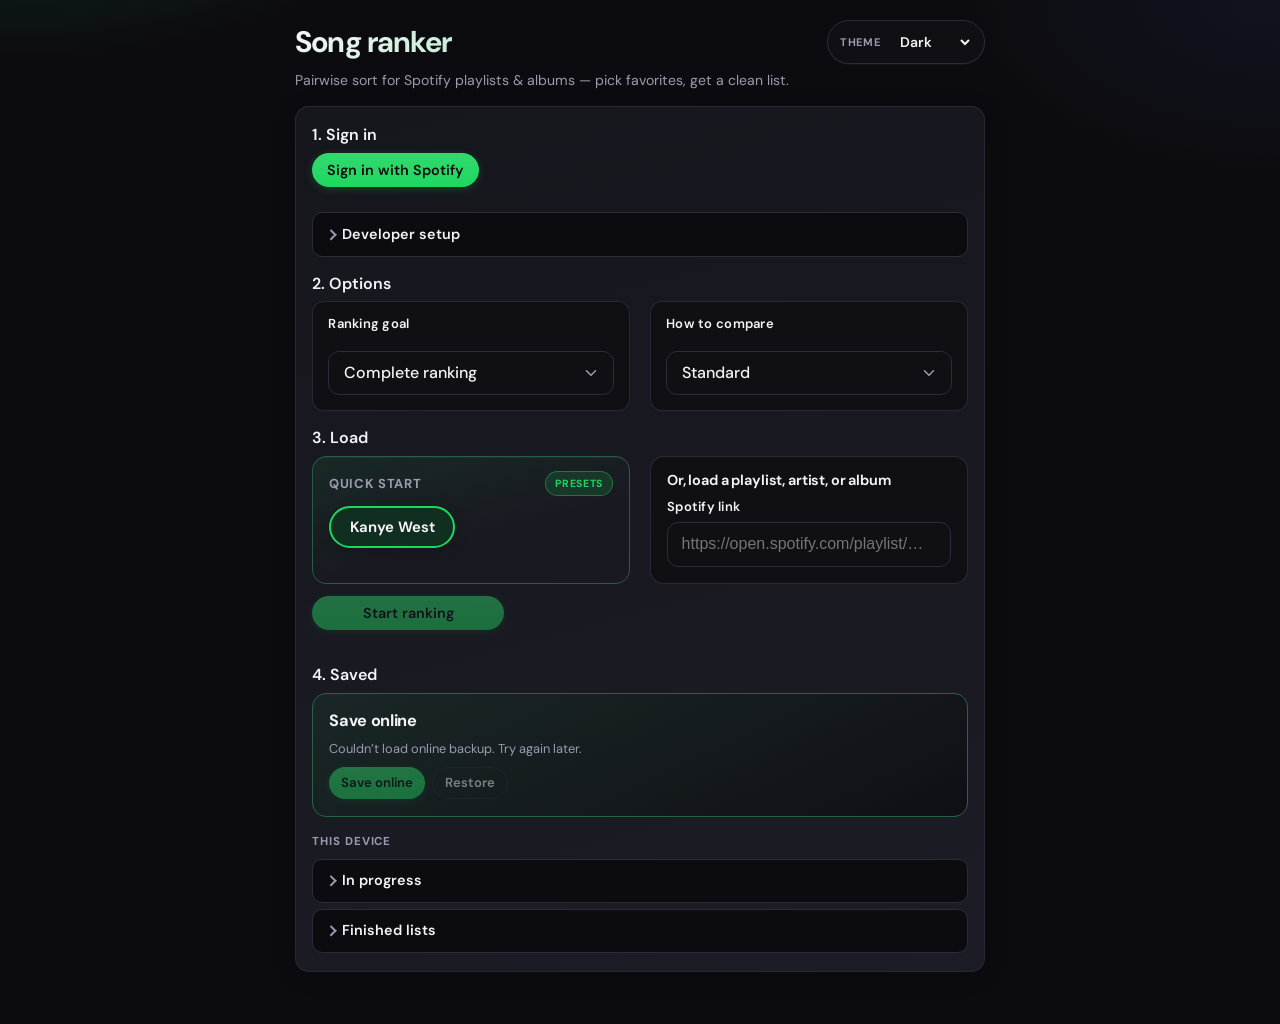
==== index.html @ f0b580bf "Spotify load optimizations, preset cache, and cloud sync - Skip batch /tracks preview fetch unless B" ====
<!DOCTYPE html>
<html lang="en" dir="ltr" class="theme-dark">
<head>
  <meta charset="UTF-8" />
  <meta http-equiv="Cache-Control" content="no-cache" />
  <script>
    (function () {
      var p = location.pathname;
      var dir = p;
      if (!dir.endsWith("/")) {
        if (/\.html$/i.test(dir)) dir = dir.replace(/\/[^/]+$/, "/");
        else dir = dir + "/";
      }
      var b = document.createElement("base");
      b.href = location.origin + dir;
      document.head.insertBefore(b, document.head.children[1] || null);
    })();
  </script>
  <meta name="viewport" content="width=device-width, initial-scale=1" />
  <title>Song ranker</title>
  <link rel="preconnect" href="https://fonts.googleapis.com" />
  <link rel="preconnect" href="https://fonts.gstatic.com" crossorigin />
  <link href="https://fonts.googleapis.com/css2?family=DM+Sans:ital,opsz,wght@0,9..40,400;0,9..40,500;0,9..40,600;0,9..40,700&display=swap" rel="stylesheet" />
  <link rel="stylesheet" href="styles.css?v=34" />
</head>
<body>
  <div class="app">
    <header class="header">
      <div class="header-row">
        <div class="header-brand">
          <h1>Song ranker</h1>
          <p class="tagline">Pairwise sort for Spotify playlists & albums — pick favorites, get a clean list.</p>
        </div>
        <div class="header-tools">
          <div class="header-theme" role="group" aria-label="Color theme">
            <span class="header-theme-label" id="theme-select-label">Theme</span>
            <select id="theme-select" class="select-input select-compact" aria-labelledby="theme-select-label">
              <option value="dark">Dark</option>
              <option value="light">Light</option>
              <option value="auto">System</option>
            </select>
          </div>
        </div>
      </div>
    </header>

    <section id="panel-setup" class="panel panel-elevated">
      <h2>1. Sign in</h2>
      <div class="actions actions-tight">
        <button type="button" id="btn-login" class="btn primary">Sign in with Spotify</button>
        <button type="button" id="btn-logout-spotify" class="btn secondary btn-sm hidden">Sign out</button>
      </div>
      <p id="user-display" class="user-display hidden" role="status" aria-live="polite"></p>
      <p id="auth-status" class="status"></p>

      <details class="panel-details dev-setup-details">
        <summary>Developer setup</summary>
        <div class="details-body">
          <p class="hint">Use this redirect URI in your <a href="https://developer.spotify.com/dashboard" target="_blank" rel="noopener">Spotify app</a>:</p>
          <p class="redirect-uri-line"><code id="redirect-uri-display"></code></p>
          <div id="client-setup-block">
            <div class="field field-tight">
              <label class="field-label" for="client-id">Client ID</label>
              <input id="client-id" type="text" autocomplete="off" placeholder="Optional if set in config.js" />
            </div>
            <div class="actions actions-tight">
              <button type="button" id="btn-save-client" class="btn secondary btn-sm">Save</button>
            </div>
          </div>
        </div>
      </details>

      <h2>2. Options</h2>
      <div class="options-grid">
        <div class="field field-option-card">
          <label class="field-label" for="ranking-mode">Ranking goal</label>
          <select id="ranking-mode" class="select-input">
            <option value="full">Complete ranking</option>
            <option value="25">Top 25</option>
            <option value="100">Top 100</option>
          </select>
        </div>
        <div class="field field-option-card">
          <label class="field-label" for="compare-experience">How to compare</label>
          <select id="compare-experience" class="select-input">
            <option value="standard">Standard</option>
            <option value="blind">Blind (audio only)</option>
          </select>
        </div>
      </div>

      <h2>3. Load</h2>
      <div class="load-layout">
        <div class="load-preset-col">
          <div class="preset-block">
            <div class="preset-block-head">
              <span class="preset-block-title">Quick start</span>
              <span class="preset-block-badge">Presets</span>
            </div>
            <div id="preset-buttons" class="preset-buttons"></div>
          </div>
        </div>
        <div class="load-url-col">
          <p class="load-url-lead">Or, load a playlist, artist, or album</p>
          <div class="field field-tight field-load-link">
            <label class="field-label" for="spotify-url">Spotify link</label>
            <input id="spotify-url" type="url" placeholder="https://open.spotify.com/playlist/…" autocomplete="off" />
          </div>
        </div>
      </div>
      <div class="actions actions-tight load-actions">
        <button type="button" id="btn-load" class="btn primary btn-load-start" disabled>Start ranking</button>
      </div>
      <p id="load-status" class="status"></p>

      <h2 class="h2-tight">4. Saved</h2>

      <div id="cloud-panel" class="cloud-panel hidden">
        <div class="cloud-panel-head">
          <span class="cloud-panel-title">Save online</span>
        </div>
        <p id="cloud-status" class="status cloud-status" role="status"></p>
        <div class="actions actions-tight cloud-actions">
          <button type="button" id="btn-cloud-sync" class="btn primary btn-sm" disabled>Save online</button>
          <button type="button" id="btn-cloud-restore" class="btn secondary btn-sm" disabled>Restore</button>
        </div>
      </div>

      <p class="section-label">This device</p>

      <details class="panel-details">
        <summary>In progress</summary>
        <div class="details-body">
          <div class="field field-tight">
            <label class="field-label" for="progress-pick">Session</label>
            <select id="progress-pick" class="select-input">
              <option value="">Choose a session…</option>
            </select>
          </div>
          <div class="actions actions-tight">
            <button type="button" id="btn-resume-progress" class="btn primary btn-sm">Continue</button>
            <button type="button" id="btn-delete-progress" class="btn secondary btn-sm">Delete</button>
          </div>
          <p id="progress-status" class="status status-tight"></p>
        </div>
      </details>

      <details class="panel-details">
        <summary>Finished lists</summary>
        <div class="details-body">
          <p class="hint hint-tight details-hint">Tap a row to open. Remove deletes from this device.</p>
          <ul id="saved-rankings-list" class="saved-rankings-list" role="list"></ul>
          <p id="saved-rankings-empty" class="hint saved-rankings-empty hidden">Nothing saved yet.</p>
          <p id="saved-rankings-status" class="status status-tight"></p>
        </div>
      </details>
    </section>

    <section id="panel-compare" class="panel panel-elevated panel-compare hidden">
      <div class="panel-nav">
        <button type="button" id="btn-back-home-compare" class="btn secondary btn-sm">← Home</button>
      </div>
      <div class="progress-wrap">
        <div class="progress-bar"><div id="progress-fill" class="progress-fill"></div></div>
        <p id="progress-text" class="progress-text"></p>
      </div>
      <p class="kb-hint hint small" id="compare-kb-hint" aria-hidden="true">
        <span class="kbd">1</span> left · <span class="kbd">2</span> right · <span class="kbd">U</span> undo · <span class="kbd">S</span> skip
      </p>
      <div class="duel">
        <div class="song-column">
          <div class="embed-wrap hidden" id="embed-wrap-a">
            <iframe
              id="embed-a"
              class="spotify-embed"
              title="Spotify preview A"
              width="100%"
              height="152"
              allow="autoplay; clipboard-write; encrypted-media; fullscreen; picture-in-picture"
            ></iframe>
          </div>
          <div class="blind-audio-wrap hidden" id="blind-wrap-a">
            <div class="blind-audio-inner">
              <span class="blind-badge" aria-hidden="true">A</span>
              <audio id="audio-a" class="blind-audio-el" controls playsinline preload="metadata" crossorigin="anonymous"></audio>
              <p class="blind-no-preview hidden" id="blind-no-preview-a">No 30s preview from Spotify.</p>
            </div>
          </div>
          <button type="button" class="song-card" id="card-a" aria-label="Prefer song A">
            <span class="song-title" id="title-a"></span>
            <span class="song-meta" id="meta-a"></span>
          </button>
        </div>
        <div class="vs">or</div>
        <div class="song-column">
          <div class="embed-wrap hidden" id="embed-wrap-b">
            <iframe
              id="embed-b"
              class="spotify-embed"
              title="Spotify preview B"
              width="100%"
              height="152"
              allow="autoplay; clipboard-write; encrypted-media; fullscreen; picture-in-picture"
            ></iframe>
          </div>
          <div class="blind-audio-wrap hidden" id="blind-wrap-b">
            <div class="blind-audio-inner">
              <span class="blind-badge" aria-hidden="true">B</span>
              <audio id="audio-b" class="blind-audio-el" controls playsinline preload="metadata" crossorigin="anonymous"></audio>
              <p class="blind-no-preview hidden" id="blind-no-preview-b">No 30s preview from Spotify.</p>
            </div>
          </div>
          <button type="button" class="song-card" id="card-b" aria-label="Prefer song B">
            <span class="song-title" id="title-b"></span>
            <span class="song-meta" id="meta-b"></span>
          </button>
        </div>
      </div>
      <div class="skip-pair">
        <div class="compare-extras">
          <button type="button" id="btn-undo" class="btn secondary btn-sm">Undo</button>
          <button type="button" id="btn-skip-pair" class="btn secondary btn-sm">Skip</button>
        </div>
        <p class="hint small" id="skip-hint">Defer to compare other pairs first. Last matchup needs a pick.</p>
      </div>
      <div class="compare-save-row">
        <button type="button" id="btn-save-ranking-progress" class="btn secondary btn-sm">Save</button>
        <span id="compare-save-status" class="hint small" role="status"></span>
      </div>
      <p class="hint small compare-hint">Auto-saved each round.</p>
    </section>

    <section id="panel-results" class="panel panel-elevated hidden">
      <div class="panel-nav">
        <button type="button" id="btn-back-home-results" class="btn secondary btn-sm">← Home</button>
      </div>
      <h2>Results</h2>
      <p id="results-mode-hint" class="hint hint-tight hidden" role="status"></p>
      <ol id="ranked-list" class="ranked-list"></ol>

      <div class="share-card">
        <h3 class="share-heading">Share read-only list</h3>
        <p class="hint share-lead">No login required for viewers. Best for lists under ~500 songs (link length limits).</p>
        <div class="share-actions">
          <button type="button" id="btn-share-copy-link" class="btn primary btn-sm">Copy link</button>
          <button type="button" id="btn-share-download-page" class="btn secondary btn-sm">Download HTML</button>
        </div>
        <p id="share-status" class="status status-tight" role="status"></p>
      </div>

      <div class="field field-tight">
        <label class="field-label" for="save-name">Save as</label>
        <input id="save-name" type="text" autocomplete="off" placeholder="Prefilled from source" />
      </div>
      <div class="actions actions-tight">
        <button type="button" id="btn-save-ranking" class="btn secondary btn-sm">Keep</button>
        <button type="button" id="btn-export" class="btn secondary btn-sm">Copy</button>
        <button type="button" id="btn-export-json" class="btn secondary btn-sm">JSON</button>
        <button type="button" id="btn-export-csv" class="btn secondary btn-sm">CSV</button>
        <button type="button" id="btn-restart" class="btn primary btn-sm">Rank again</button>
        <button type="button" id="btn-new" class="btn secondary btn-sm">New</button>
      </div>
      <p id="copy-status" class="status status-tight"></p>
    </section>
  </div>
  <script src="config.public.js?v=1"></script>
  <script src="app.js?v=43" defer></script>
</body>
</html>
---- styles.css ----
:root,
html.theme-dark {
  --bg: #0c0c10;
  --bg-elevated: #0f0f14;
  --surface: #16161d;
  --surface-2: #1c1c26;
  --border: #2c2c38;
  --text: #f4f4f8;
  --muted: #9b9bb0;
  --accent: #1ed760;
  --accent-dim: #169c46;
  --accent-glow: rgba(30, 215, 96, 0.22);
  --danger: #e85d5d;
  --radius: 14px;
  font-family: "DM Sans", "Segoe UI", system-ui, -apple-system, sans-serif;
}

html.theme-light {
  --bg: #f3f3f8;
  --bg-elevated: #fafafc;
  --surface: #ffffff;
  --surface-2: #f0f0f6;
  --border: #dcdce6;
  --text: #14141c;
  --muted: #5a5a6e;
  --accent: #14833b;
  --accent-dim: #1db954;
  --accent-glow: rgba(20, 131, 59, 0.15);
  --danger: #c43d3d;
}

@media (prefers-color-scheme: light) {
  html.theme-auto {
    --bg: #f3f3f8;
    --bg-elevated: #fafafc;
    --surface: #ffffff;
    --surface-2: #f0f0f6;
    --border: #dcdce6;
    --text: #14141c;
    --muted: #5a5a6e;
    --accent: #14833b;
    --accent-dim: #1db954;
    --accent-glow: rgba(20, 131, 59, 0.15);
    --danger: #c43d3d;
  }
}

@media (prefers-color-scheme: dark) {
  html.theme-auto {
    --bg: #0c0c10;
    --bg-elevated: #0f0f14;
    --surface: #16161d;
    --surface-2: #1c1c26;
    --border: #2c2c38;
    --text: #f4f4f8;
    --muted: #9b9bb0;
    --accent: #1ed760;
    --accent-dim: #169c46;
    --accent-glow: rgba(30, 215, 96, 0.22);
    --danger: #e85d5d;
  }
}

* {
  box-sizing: border-box;
}

body {
  margin: 0;
  min-height: 100vh;
  background: radial-gradient(900px 480px at 0% -20%, var(--accent-glow), transparent 55%),
    radial-gradient(700px 380px at 100% 0%, rgba(99, 102, 241, 0.07), transparent 45%),
    var(--bg);
  color: var(--text);
  line-height: 1.5;
}

.app {
  max-width: 720px;
  margin: 0 auto;
  padding: 1.25rem 0.95rem 2.5rem;
}

.header {
  margin-bottom: 1rem;
}

.header-row {
  display: flex;
  flex-wrap: wrap;
  align-items: flex-start;
  justify-content: space-between;
  gap: 0.75rem 1rem;
}

.header-brand {
  flex: 1 1 220px;
  min-width: 0;
}

.header-tools {
  flex-shrink: 0;
}

.header h1 {
  margin: 0 0 0.35rem;
  font-size: 1.85rem;
  font-weight: 700;
  letter-spacing: -0.03em;
  background: linear-gradient(120deg, var(--text) 0%, var(--accent) 160%);
  -webkit-background-clip: text;
  background-clip: text;
  color: transparent;
}

html.theme-light .header h1 {
  background: none;
  -webkit-background-clip: unset;
  background-clip: unset;
  color: var(--text);
}

@media (prefers-color-scheme: light) {
  html.theme-auto .header h1 {
    background: none;
    -webkit-background-clip: unset;
    background-clip: unset;
    color: var(--text);
  }
}

.tagline {
  margin: 0;
  color: var(--muted);
  font-size: 0.88rem;
  line-height: 1.45;
  max-width: 36rem;
}

.visually-hidden {
  position: absolute;
  width: 1px;
  height: 1px;
  padding: 0;
  margin: -1px;
  overflow: hidden;
  clip: rect(0, 0, 0, 0);
  white-space: nowrap;
  border: 0;
}

.header-theme {
  display: inline-flex;
  align-items: center;
  gap: 0.5rem;
  padding: 0.35rem 0.65rem 0.35rem 0.75rem;
  border-radius: 999px;
  border: 1px solid var(--border);
  background: var(--bg-elevated);
  box-shadow: 0 1px 0 rgba(255, 255, 255, 0.04);
}

html.theme-light .header-theme,
html.theme-auto .header-theme {
  box-shadow: 0 1px 2px rgba(0, 0, 0, 0.06);
}

.header-theme-label {
  font-size: 0.6875rem;
  font-weight: 700;
  color: var(--muted);
  text-transform: uppercase;
  letter-spacing: 0.08em;
  white-space: nowrap;
}

.header-theme .select-compact.select-input {
  width: auto;
  min-width: 5rem;
  max-width: 9.5rem;
  min-height: unset;
  padding: 0.35rem 0.45rem !important;
  font-size: 0.875rem !important;
  font-weight: 600;
  line-height: 1.35;
  border: none !important;
  border-radius: 8px !important;
  background-color: transparent !important;
  background-image: none !important;
  box-shadow: none !important;
  appearance: auto;
  -webkit-appearance: menulist;
  -moz-appearance: menulist;
}

.header-theme .select-compact.select-input:hover {
  border-color: transparent;
}

.header-theme:focus-within {
  border-color: var(--accent);
  box-shadow: 0 0 0 3px var(--accent-glow);
}

.user-display {
  margin: 0.35rem 0 0;
  font-size: 0.88rem;
  color: var(--text);
}

.user-display strong {
  color: var(--accent);
  font-weight: 650;
}

.h2-tight {
  margin-top: 0.85rem !important;
}

.panel {
  background: var(--surface);
  border: 1px solid var(--border);
  border-radius: var(--radius);
  padding: 1rem 1rem 1.1rem;
  margin-bottom: 0.75rem;
}

.panel-elevated {
  background: linear-gradient(165deg, var(--surface) 0%, var(--surface-2) 100%);
  box-shadow: 0 4px 24px rgba(0, 0, 0, 0.18);
  border-color: color-mix(in srgb, var(--border) 85%, transparent);
}

html.theme-light .panel-elevated,
html.theme-auto .panel-elevated {
  box-shadow: 0 4px 20px rgba(20, 20, 40, 0.08);
}

.options-grid {
  display: grid;
  gap: 1rem;
  margin-bottom: 0.75rem;
  align-items: stretch;
}

@media (min-width: 560px) {
  .options-grid {
    grid-template-columns: 1fr 1fr;
    gap: 1rem 1.25rem;
  }
}

.field {
  display: flex;
  flex-direction: column;
  align-items: stretch;
  gap: 0.35rem;
  margin-bottom: 0.6rem;
  text-align: left;
}

.field-tight {
  margin-bottom: 0.45rem;
}

.field-label {
  display: block;
  font-size: 0.8125rem;
  font-weight: 600;
  letter-spacing: 0.02em;
  color: var(--text);
  line-height: 1.3;
  text-align: left;
}

.field-hint {
  margin: -0.1rem 0 0.15rem;
  font-size: 0.75rem;
  font-weight: 400;
  line-height: 1.4;
  color: var(--muted);
  text-align: left;
}

.field-option-card {
  margin-bottom: 0;
  padding: 0.85rem 0.95rem 0.95rem;
  border-radius: 12px;
  border: 1px solid color-mix(in srgb, var(--border) 90%, transparent);
  background: var(--bg-elevated);
  gap: 0.55rem;
  min-height: 6.85rem;
  display: flex;
  flex-direction: column;
  justify-content: flex-start;
}

.field-option-card .select-input {
  margin-top: auto;
}

html.theme-light .field-option-card,
html.theme-auto .field-option-card {
  border-color: var(--border);
}

.load-layout {
  display: grid;
  gap: 1rem 1.25rem;
  margin: 0.35rem 0 0.75rem;
  align-items: stretch;
}

@media (min-width: 640px) {
  .load-layout {
    grid-template-columns: 1fr 1fr;
  }
}

.load-preset-col .preset-block {
  margin: 0;
  height: 100%;
}

.load-url-col {
  display: flex;
  flex-direction: column;
  gap: 0.55rem;
  padding: 0.9rem 1rem 1rem;
  border-radius: 14px;
  border: 1px solid color-mix(in srgb, var(--border) 92%, transparent);
  background: var(--bg-elevated);
}

html.theme-light .load-url-col,
html.theme-auto .load-url-col {
  border-color: var(--border);
}

.load-url-lead {
  margin: 0;
  font-size: 0.9rem;
  font-weight: 650;
  letter-spacing: -0.01em;
  color: var(--text);
  line-height: 1.35;
}

.field-load-link {
  margin-bottom: 0;
}

.load-actions {
  margin-top: 0.15rem;
  margin-bottom: 0.25rem;
}

.load-actions .btn-load-start {
  width: 100%;
}

@media (min-width: 560px) {
  .load-actions .btn-load-start {
    width: auto;
    min-width: 12rem;
  }
}

.preset-block {
  margin: 0.35rem 0 1rem;
  padding: 0.9rem 1rem 1rem;
  border-radius: 14px;
  border: 1px solid color-mix(in srgb, var(--accent) 28%, var(--border));
  background: linear-gradient(165deg, rgba(30, 215, 96, 0.09), transparent 60%);
  box-shadow: inset 0 1px 0 rgba(255, 255, 255, 0.05);
}

.preset-block-head {
  display: flex;
  align-items: center;
  justify-content: space-between;
  gap: 0.5rem;
  margin-bottom: 0.65rem;
}

.preset-block-title {
  font-size: 0.8125rem;
  font-weight: 700;
  letter-spacing: 0.05em;
  text-transform: uppercase;
  color: var(--muted);
}

.preset-block-badge {
  font-size: 0.65rem;
  font-weight: 700;
  text-transform: uppercase;
  letter-spacing: 0.07em;
  padding: 0.22rem 0.55rem;
  border-radius: 999px;
  background: rgba(30, 215, 96, 0.14);
  color: var(--accent);
  border: 1px solid color-mix(in srgb, var(--accent) 40%, transparent);
}

.preset-buttons {
  display: flex;
  flex-wrap: wrap;
  gap: 0.5rem;
}

.preset-buttons .btn-preset {
  padding: 0.55rem 1.15rem;
  font-size: 0.93rem;
  font-weight: 650;
  border: 2px solid var(--accent);
  background: color-mix(in srgb, var(--accent) 16%, var(--bg-elevated));
  color: var(--text);
  box-shadow: 0 3px 14px rgba(0, 0, 0, 0.18);
}

.preset-buttons .btn-preset:hover:not(:disabled) {
  filter: brightness(1.07);
  border-color: color-mix(in srgb, var(--accent) 85%, #fff);
}

.preset-buttons .btn-preset.preset-selected {
  border-color: color-mix(in srgb, var(--accent) 70%, #fff);
  background: linear-gradient(
    165deg,
    color-mix(in srgb, var(--accent) 58%, var(--bg-elevated)),
    color-mix(in srgb, var(--accent) 32%, var(--bg-elevated))
  );
  color: #0a0a0c;
  font-weight: 750;
  box-shadow:
    0 0 0 3px var(--accent-glow),
    0 0 0 1px color-mix(in srgb, var(--accent) 50%, transparent),
    0 8px 28px rgba(30, 215, 96, 0.5);
  transform: scale(1.03);
  position: relative;
  z-index: 1;
}

.preset-buttons .btn-preset.preset-selected:focus-visible {
  outline: 2px solid #fff;
  outline-offset: 3px;
}

html.theme-light .preset-buttons .btn-preset.preset-selected,
html.theme-auto .preset-buttons .btn-preset.preset-selected {
  color: #0b0b0d;
}

html.theme-light .preset-buttons .btn-preset,
html.theme-auto .preset-buttons .btn-preset {
  box-shadow: 0 2px 10px rgba(0, 0, 0, 0.08);
}

.cloud-panel {
  margin: 0.35rem 0 1rem;
  padding: 0.95rem 1rem 1.05rem;
  border-radius: 14px;
  border: 1px solid color-mix(in srgb, var(--accent) 32%, var(--border));
  background: linear-gradient(155deg, rgba(30, 215, 96, 0.07), var(--bg-elevated));
}

.cloud-panel-head {
  display: flex;
  align-items: baseline;
  justify-content: flex-start;
  gap: 0.5rem;
  margin-bottom: 0.4rem;
}

.cloud-panel-title {
  font-size: 1.02rem;
  font-weight: 700;
  letter-spacing: -0.02em;
}

.cloud-status {
  margin: 0 0 0.55rem !important;
  font-size: 0.83rem;
  line-height: 1.4;
}

.cloud-actions {
  margin-top: 0.15rem;
}

.section-label {
  margin: 0.5rem 0 0.55rem;
  font-size: 0.72rem;
  font-weight: 700;
  text-transform: uppercase;
  letter-spacing: 0.08em;
  color: var(--muted);
}

.redirect-uri-line {
  margin: 0.35rem 0 0.85rem;
  word-break: break-all;
}

.redirect-uri-line code {
  font-size: 0.8rem;
}

.dev-setup-details {
  margin-top: 0.65rem;
}

.share-card {
  margin: 1rem 0 1.1rem;
  padding: 0.9rem 1rem 1rem;
  border-radius: 12px;
  border: 1px solid var(--border);
  background: var(--bg-elevated);
}

.share-heading {
  margin: 0 0 0.35rem;
  font-size: 0.95rem;
  font-weight: 650;
  text-align: left;
  letter-spacing: -0.01em;
}

.share-lead {
  margin: 0 0 0.65rem !important;
  font-size: 0.8rem !important;
  text-align: left;
  line-height: 1.45;
}

.share-actions {
  display: flex;
  flex-wrap: wrap;
  gap: 0.45rem;
}

.kb-hint {
  text-align: start;
  margin: 0 0 0.65rem !important;
  font-size: 0.78rem !important;
  letter-spacing: 0.01em;
  padding: 0.5rem 0.65rem;
  border-radius: 10px;
  background: var(--bg-elevated);
  border: 1px solid color-mix(in srgb, var(--border) 80%, transparent);
}

.kbd {
  display: inline-block;
  padding: 0.12em 0.4em;
  border-radius: 6px;
  border: 1px solid var(--border);
  background: var(--bg-elevated);
  font-size: 0.72rem;
  font-weight: 600;
  font-family: ui-monospace, monospace;
}

.panel-details {
  border: 1px solid var(--border);
  border-radius: 10px;
  margin: 0.35rem 0 0;
  background: var(--bg);
  overflow: hidden;
}

.panel-details > summary {
  padding: 0.65rem 0.85rem;
  cursor: pointer;
  font-weight: 600;
  font-size: 0.9rem;
  list-style: none;
  display: flex;
  align-items: center;
  justify-content: flex-start;
  gap: 0.5rem;
  user-select: none;
  text-align: left;
  width: 100%;
  color: var(--text);
}

.panel-details > summary::-webkit-details-marker {
  display: none;
}

.panel-details > summary::before {
  content: "";
  width: 0.35rem;
  height: 0.35rem;
  border-right: 2px solid var(--muted);
  border-bottom: 2px solid var(--muted);
  transform: rotate(-45deg);
  transition: transform 0.15s ease;
  flex-shrink: 0;
}

.panel-details[open] > summary::before {
  transform: rotate(45deg);
  margin-top: -0.1rem;
}

.panel-details[open] > summary {
  border-bottom: 1px solid var(--border);
}

.panel-details > summary:focus-visible {
  outline: 2px solid var(--accent);
  outline-offset: 1px;
  border-radius: 6px;
}

.details-body {
  padding: 0.6rem 0.75rem 0.75rem;
  text-align: left;
}

.details-hint {
  margin: 0 0 0.4rem !important;
}

.panel-nav {
  margin: -0.15rem 0 0.55rem;
}

.panel-nav .btn {
  font-size: 0.88rem;
  padding: 0.45rem 0.9rem;
}

.panel h2 {
  margin: 0.95rem 0 0.35rem;
  font-size: 1rem;
  font-weight: 600;
}

.panel h2:first-child {
  margin-top: 0;
}

.hint {
  margin: 0 0 0.5rem;
  color: var(--muted);
  font-size: 0.82rem;
  line-height: 1.4;
}

.hint-tight {
  margin-bottom: 0.4rem !important;
  font-size: 0.8rem;
}

.hint.small {
  margin-top: 0.45rem;
  margin-bottom: 0;
  font-size: 0.76rem;
  line-height: 1.35;
}

.compare-hint {
  margin-top: 0.35rem !important;
}

.hint code {
  background: var(--bg);
  padding: 0.1em 0.35em;
  border-radius: 4px;
  font-size: 0.85em;
}

a {
  color: var(--accent);
}

.row {
  display: flex;
  flex-direction: column;
  gap: 0.4rem;
  margin-bottom: 0.55rem;
  text-align: left;
  align-items: stretch;
}

.row-tight {
  margin-bottom: 0.4rem;
}

label:not(.field-label) {
  font-size: 0.8125rem;
  font-weight: 500;
  color: var(--muted);
  text-align: left;
}

input[type="text"],
input[type="url"],
textarea {
  width: 100%;
  padding: 0.65rem 0.85rem;
  border-radius: 11px;
  border: 1px solid var(--border);
  background: var(--bg-elevated);
  color: var(--text);
  font-size: 1rem;
  line-height: 1.4;
  text-align: left;
  transition: border-color 0.15s, box-shadow 0.15s;
}

input:focus-visible,
textarea:focus-visible {
  outline: none;
  border-color: var(--accent);
  box-shadow: 0 0 0 3px var(--accent-glow);
}

textarea {
  resize: vertical;
  min-height: 120px;
  font-family: inherit;
}

select.select-input {
  width: 100%;
  max-width: 100%;
  min-height: 2.75rem;
  padding: 0.6rem 2.75rem 0.6rem 0.9rem;
  border-radius: 11px;
  border: 1px solid var(--border);
  background-color: var(--bg-elevated);
  color: var(--text);
  font-size: 1rem;
  line-height: 1.4;
  font-family: inherit;
  font-weight: 500;
  text-align: left;
  text-align-last: left;
  direction: ltr;
  cursor: pointer;
  appearance: none;
  -webkit-appearance: none;
  -moz-appearance: none;
  background-image: url("data:image/svg+xml,%3Csvg xmlns='http://www.w3.org/2000/svg' width='20' height='20' viewBox='0 0 24 24' fill='none'%3E%3Cpath d='M6 9l6 6 6-6' stroke='%239b9bb0' stroke-width='2' stroke-linecap='round' stroke-linejoin='round'/%3E%3C/svg%3E");
  background-repeat: no-repeat;
  background-position: right 0.75rem center;
  background-size: 1.15rem;
  transition: border-color 0.15s, box-shadow 0.15s, background-color 0.15s;
}

html.theme-light select.select-input {
  background-image: url("data:image/svg+xml,%3Csvg xmlns='http://www.w3.org/2000/svg' width='20' height='20' viewBox='0 0 24 24' fill='none'%3E%3Cpath d='M6 9l6 6 6-6' stroke='%235a5a6e' stroke-width='2' stroke-linecap='round' stroke-linejoin='round'/%3E%3C/svg%3E");
}

@media (prefers-color-scheme: light) {
  html.theme-auto select.select-input {
    background-image: url("data:image/svg+xml,%3Csvg xmlns='http://www.w3.org/2000/svg' width='20' height='20' viewBox='0 0 24 24' fill='none'%3E%3Cpath d='M6 9l6 6 6-6' stroke='%235a5a6e' stroke-width='2' stroke-linecap='round' stroke-linejoin='round'/%3E%3C/svg%3E");
  }
}

select.select-input:hover {
  border-color: color-mix(in srgb, var(--border) 65%, var(--muted));
}

select.select-input:focus-visible {
  outline: none;
  border-color: var(--accent);
  box-shadow: 0 0 0 3px var(--accent-glow);
}

.header-theme .select-compact.select-input:focus-visible {
  outline: 2px solid var(--accent);
  outline-offset: 2px;
  box-shadow: none !important;
  border-color: transparent !important;
}

.actions {
  display: flex;
  flex-wrap: wrap;
  gap: 0.4rem;
  margin-top: 0.35rem;
}

.actions-tight {
  margin-top: 0.25rem;
  margin-bottom: 0;
}

.btn {
  appearance: none;
  border: none;
  border-radius: 999px;
  padding: 0.5rem 0.95rem;
  font-size: 0.9rem;
  font-weight: 600;
  cursor: pointer;
  font-family: inherit;
}

.btn-sm {
  padding: 0.42rem 0.75rem;
  font-size: 0.82rem;
  font-weight: 600;
}

.btn:disabled {
  opacity: 0.45;
  cursor: not-allowed;
}

.btn.primary {
  background: linear-gradient(180deg, color-mix(in srgb, var(--accent) 92%, #fff) 0%, var(--accent) 100%);
  color: #0a0a0c;
  box-shadow: 0 2px 8px var(--accent-glow);
}

html.theme-light .btn.primary,
html.theme-auto .btn.primary {
  color: #fff;
}

.btn.primary:hover:not(:disabled) {
  filter: brightness(1.08);
}

.btn.secondary {
  background: transparent;
  color: var(--text);
  border: 1px solid var(--border);
}

.btn.secondary:hover:not(:disabled) {
  border-color: var(--muted);
}

.status {
  min-height: 1.1em;
  margin: 0.35rem 0 0;
  font-size: 0.8rem;
  color: var(--muted);
}

.status-tight {
  margin-top: 0.25rem !important;
}

.status.error {
  color: var(--danger);
}

.hidden {
  display: none !important;
}

.progress-wrap {
  margin-bottom: 0.75rem;
}

.progress-bar {
  height: 6px;
  background: var(--bg);
  border-radius: 999px;
  overflow: hidden;
}

.progress-fill {
  height: 100%;
  width: 0%;
  background: linear-gradient(90deg, var(--accent-dim), var(--accent));
  border-radius: 999px;
  transition: width 0.25s ease;
}

.progress-text {
  margin: 0.4rem 0 0;
  font-size: 0.85rem;
  color: var(--muted);
}

.duel {
  display: flex;
  flex-direction: column;
  gap: 0.55rem;
}

.song-column {
  display: flex;
  flex-direction: column;
  gap: 0.5rem;
  flex: 1 1 0;
  min-width: 0;
}

.embed-wrap {
  border-radius: 10px;
  overflow: hidden;
  border: 1px solid var(--border);
  background: #121212;
}

.spotify-embed {
  display: block;
  border: 0;
}

@media (min-width: 560px) {
  .duel {
    flex-direction: row;
    align-items: stretch;
  }

  .vs {
    align-self: center;
  }
}

.vs {
  text-align: center;
  color: var(--muted);
  font-size: 0.85rem;
  font-weight: 600;
  padding: 0.25rem;
}

.skip-pair {
  margin-top: 0.55rem;
  text-align: center;
}

.compare-extras {
  display: flex;
  flex-wrap: wrap;
  gap: 0.5rem;
  justify-content: center;
  align-items: center;
}

.compare-save-row {
  display: flex;
  flex-wrap: wrap;
  gap: 0.4rem;
  align-items: center;
  justify-content: center;
  margin-top: 0.65rem;
}

.compare-save-row .hint {
  margin: 0;
}

.skip-pair .hint,
#skip-hint {
  margin-top: 0.4rem;
  margin-bottom: 0;
  max-width: 28rem;
  margin-left: auto;
  margin-right: auto;
}

.song-card {
  flex: 1 1 auto;
  text-align: left;
  background: var(--bg);
  border: 2px solid var(--border);
  border-radius: var(--radius);
  padding: 0.85rem 0.9rem 0.75rem;
  color: var(--text);
  cursor: pointer;
  transition: border-color 0.15s, transform 0.1s;
  font-family: inherit;
}

.song-card:hover {
  border-color: var(--accent);
}

.song-card:active {
  transform: scale(0.99);
}

.song-title {
  display: block;
  font-size: 1.05rem;
  font-weight: 650;
  margin-bottom: 0.25rem;
}

.song-meta {
  display: block;
  font-size: 0.85rem;
  color: var(--muted);
}

.panel-compare.blind-mode .embed-wrap {
  display: none !important;
}

.blind-audio-wrap {
  border-radius: 12px;
  border: 1px solid var(--border);
  background: var(--bg-elevated);
  padding: 0.65rem 0.75rem;
}

.blind-audio-inner {
  display: flex;
  flex-direction: column;
  align-items: stretch;
  gap: 0.45rem;
}

.blind-badge {
  align-self: flex-start;
  width: 1.75rem;
  height: 1.75rem;
  border-radius: 10px;
  display: flex;
  align-items: center;
  justify-content: center;
  font-weight: 800;
  font-size: 0.95rem;
  background: linear-gradient(145deg, var(--accent-dim), var(--accent));
  color: #0a0a0c;
}

html.theme-light .blind-badge,
html.theme-auto .blind-badge {
  color: #fff;
}

.blind-audio-el {
  width: 100%;
  min-height: 40px;
  border-radius: 8px;
}

.blind-no-preview {
  margin: 0 !important;
  font-size: 0.76rem !important;
  color: var(--muted);
  font-style: italic;
}

.panel-compare.blind-mode .song-card {
  border-style: dashed;
  border-width: 2px;
}

.ranked-list {
  margin: 0 0 0.65rem;
  padding-left: 1.1rem;
  font-size: 0.95rem;
}

.ranked-list li {
  margin-bottom: 0.35rem;
}

.ranked-list a {
  font-weight: 500;
}

.saved-rankings-list {
  list-style: none;
  margin: 0.35rem 0 0;
  padding: 0;
  display: flex;
  flex-direction: column;
  gap: 0.4rem;
}

.saved-rankings-empty {
  margin-top: 0.35rem;
  font-size: 0.8rem;
}

.saved-ranking-item {
  display: flex;
  align-items: stretch;
  gap: 0;
  border: 1px solid var(--border);
  border-radius: var(--radius);
  overflow: hidden;
  background: var(--bg);
}

.saved-ranking-open {
  flex: 1;
  min-width: 0;
  text-align: left;
  display: flex;
  flex-direction: column;
  align-items: flex-start;
  gap: 0.2rem;
  padding: 0.65rem 0.9rem;
  border: none;
  background: transparent;
  color: var(--text);
  font: inherit;
  cursor: pointer;
}

.saved-ranking-open:hover {
  background: rgba(255, 255, 255, 0.05);
}

.saved-ranking-open:focus-visible {
  outline: 2px solid var(--accent);
  outline-offset: -2px;
}

.saved-ranking-name {
  font-weight: 600;
  font-size: 0.95rem;
  line-height: 1.3;
  word-break: break-word;
}

.saved-ranking-meta {
  font-size: 0.8rem;
  color: var(--muted);
}

.saved-ranking-delete {
  flex-shrink: 0;
  align-self: stretch;
  border-radius: 0;
  padding: 0.5rem 0.85rem;
  font-size: 0.85rem;
}

.btn.secondary.saved-ranking-delete {
  border: none;
  border-left: 1px solid var(--border);
}

.saved-ranking-delete:hover:not(:disabled) {
  background: rgba(232, 93, 93, 0.12);
}
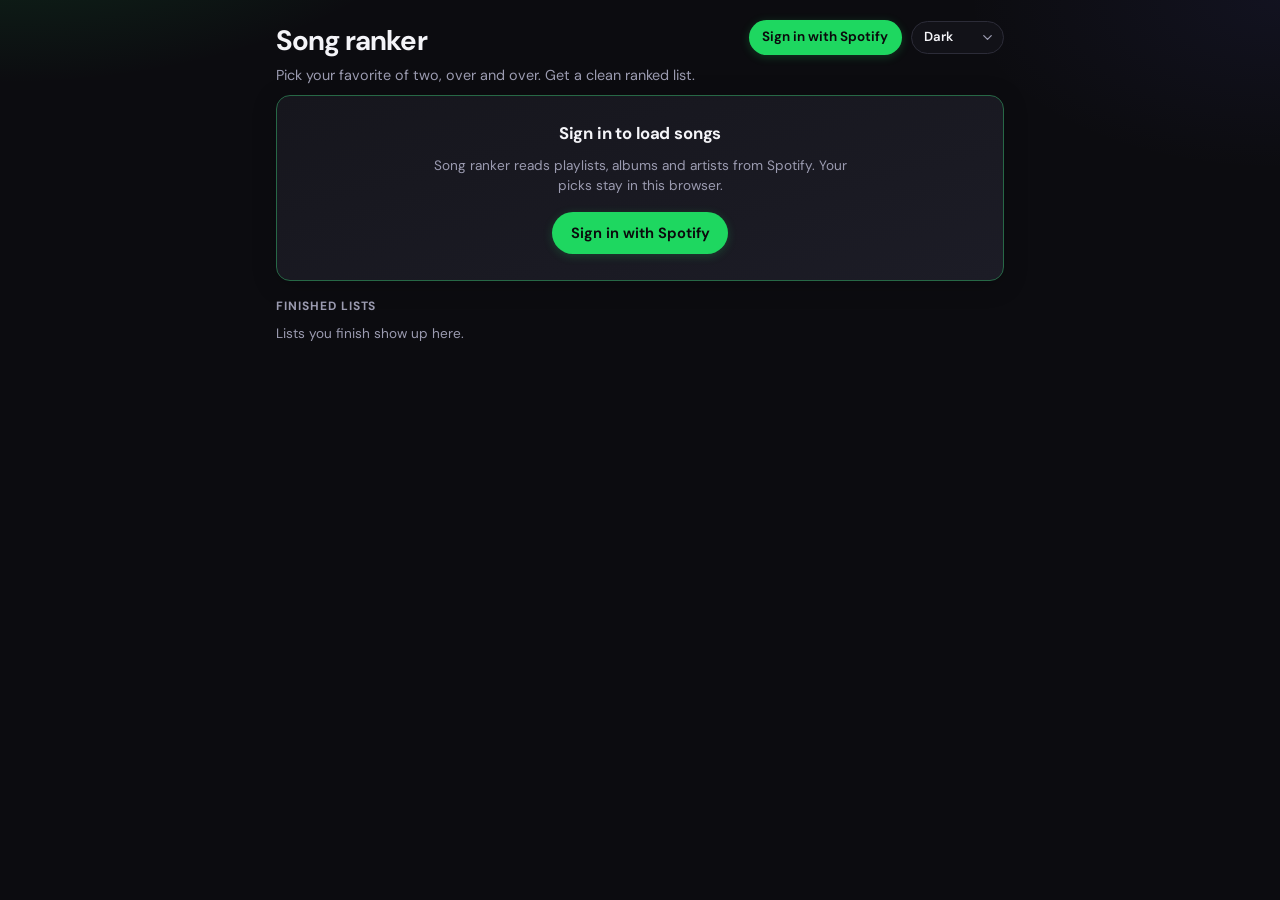
==== commit d541dac9: "Overhaul ranking engine, Spotify loading, and UI - Replace random-pair partial-order ranking with bi" ====
--- a/index.html
+++ b/index.html
@@ -21,249 +21,185 @@
   <link rel="preconnect" href="https://fonts.googleapis.com" />
   <link rel="preconnect" href="https://fonts.gstatic.com" crossorigin />
   <link href="https://fonts.googleapis.com/css2?family=DM+Sans:ital,opsz,wght@0,9..40,400;0,9..40,500;0,9..40,600;0,9..40,700&display=swap" rel="stylesheet" />
-  <link rel="stylesheet" href="styles.css?v=34" />
+  <link rel="stylesheet" href="styles.css?v=35" />
 </head>
 <body>
   <div class="app">
     <header class="header">
-      <div class="header-row">
-        <div class="header-brand">
-          <h1>Song ranker</h1>
-          <p class="tagline">Pairwise sort for Spotify playlists & albums — pick favorites, get a clean list.</p>
-        </div>
-        <div class="header-tools">
-          <div class="header-theme" role="group" aria-label="Color theme">
-            <span class="header-theme-label" id="theme-select-label">Theme</span>
-            <select id="theme-select" class="select-input select-compact" aria-labelledby="theme-select-label">
-              <option value="dark">Dark</option>
-              <option value="light">Light</option>
-              <option value="auto">System</option>
-            </select>
-          </div>
-        </div>
+      <div class="header-brand">
+        <h1>Song ranker</h1>
+        <p class="tagline">Pick your favorite of two, over and over. Get a clean ranked list.</p>
+      </div>
+      <div class="header-tools">
+        <div id="account" class="account">
+          <button type="button" id="btn-login" class="btn primary btn-sm hidden">Sign in with Spotify</button>
+          <span id="user-display" class="user-display hidden"></span>
+          <button type="button" id="btn-logout-spotify" class="btn-link hidden">Sign out</button>
+        </div>
+        <label class="theme-toggle">
+          <span class="visually-hidden">Color theme</span>
+          <select id="theme-select" class="select-input select-compact">
+            <option value="dark">Dark</option>
+            <option value="light">Light</option>
+            <option value="auto">System</option>
+          </select>
+        </label>
       </div>
     </header>
-
-    <section id="panel-setup" class="panel panel-elevated">
-      <h2>1. Sign in</h2>
-      <div class="actions actions-tight">
-        <button type="button" id="btn-login" class="btn primary">Sign in with Spotify</button>
-        <button type="button" id="btn-logout-spotify" class="btn secondary btn-sm hidden">Sign out</button>
-      </div>
-      <p id="user-display" class="user-display hidden" role="status" aria-live="polite"></p>
-      <p id="auth-status" class="status"></p>
-
-      <details class="panel-details dev-setup-details">
+    <p id="auth-status" class="status" role="status" aria-live="polite"></p>
+
+    <!-- Home -->
+    <main id="view-home">
+      <section id="signin-card" class="card card-hero hidden">
+        <h2>Sign in to load songs</h2>
+        <p class="hint">Song ranker reads playlists, albums and artists from Spotify. Your picks stay in this browser.</p>
+        <button type="button" id="btn-login-hero" class="btn primary">Sign in with Spotify</button>
+      </section>
+
+      <section id="continue-section" class="section hidden" aria-labelledby="continue-heading">
+        <h2 id="continue-heading" class="section-title">Pick up where you left off</h2>
+        <ul id="session-list" class="session-list" role="list"></ul>
+      </section>
+
+      <section id="new-section" class="card" aria-labelledby="new-heading">
+        <h2 id="new-heading">New ranking</h2>
+
+        <div id="load-form">
+          <label class="field-label" for="spotify-url">Paste a Spotify playlist, album or artist link</label>
+          <div class="input-row">
+            <input id="spotify-url" type="url" inputmode="url" placeholder="https://open.spotify.com/…" autocomplete="off" />
+            <button type="button" id="btn-load" class="btn primary" disabled>Load</button>
+          </div>
+          <div class="preset-row">
+            <span class="preset-label">Or try</span>
+            <div id="preset-buttons" class="preset-buttons" role="group" aria-label="Quick start presets"></div>
+          </div>
+          <label class="check">
+            <input type="checkbox" id="include-singles" />
+            <span>For artists, include singles &amp; EPs <span class="muted">(more songs, slower to load)</span></span>
+          </label>
+          <p id="load-status" class="status" role="status" aria-live="polite"></p>
+        </div>
+
+        <div id="ready-card" class="ready hidden">
+          <div class="ready-head">
+            <img id="ready-art" class="ready-art" alt="" />
+            <div>
+              <p id="ready-title" class="ready-title"></p>
+              <p id="ready-meta" class="hint"></p>
+            </div>
+          </div>
+          <div id="goal-buttons" class="goal-buttons"></div>
+          <button type="button" id="btn-ready-cancel" class="btn-link">Choose something else</button>
+        </div>
+      </section>
+
+      <section id="finished-section" class="section" aria-labelledby="finished-heading">
+        <h2 id="finished-heading" class="section-title">Finished lists</h2>
+        <ul id="saved-rankings-list" class="saved-list" role="list"></ul>
+        <p id="saved-rankings-empty" class="hint hidden">Lists you finish show up here.</p>
+      </section>
+
+      <section id="cloud-panel" class="card card-quiet hidden">
+        <h2>Online backup</h2>
+        <p id="cloud-status" class="status" role="status"></p>
+        <div class="actions">
+          <button type="button" id="btn-cloud-sync" class="btn secondary btn-sm" disabled>Back up now</button>
+          <button type="button" id="btn-cloud-restore" class="btn secondary btn-sm" disabled>Restore</button>
+        </div>
+      </section>
+
+      <details id="dev-setup" class="dev-setup hidden">
         <summary>Developer setup</summary>
-        <div class="details-body">
-          <p class="hint">Use this redirect URI in your <a href="https://developer.spotify.com/dashboard" target="_blank" rel="noopener">Spotify app</a>:</p>
-          <p class="redirect-uri-line"><code id="redirect-uri-display"></code></p>
-          <div id="client-setup-block">
-            <div class="field field-tight">
-              <label class="field-label" for="client-id">Client ID</label>
-              <input id="client-id" type="text" autocomplete="off" placeholder="Optional if set in config.js" />
-            </div>
-            <div class="actions actions-tight">
-              <button type="button" id="btn-save-client" class="btn secondary btn-sm">Save</button>
-            </div>
-          </div>
+        <p class="hint">Redirect URI for your <a href="https://developer.spotify.com/dashboard" target="_blank" rel="noopener">Spotify app</a>:</p>
+        <p><code id="redirect-uri-display"></code></p>
+        <label class="field-label" for="client-id">Client ID override</label>
+        <div class="input-row">
+          <input id="client-id" type="text" autocomplete="off" placeholder="Uses config.public.js when empty" />
+          <button type="button" id="btn-save-client" class="btn secondary btn-sm">Save</button>
         </div>
       </details>
-
-      <h2>2. Options</h2>
-      <div class="options-grid">
-        <div class="field field-option-card">
-          <label class="field-label" for="ranking-mode">Ranking goal</label>
-          <select id="ranking-mode" class="select-input">
-            <option value="full">Complete ranking</option>
-            <option value="25">Top 25</option>
-            <option value="100">Top 100</option>
-          </select>
-        </div>
-        <div class="field field-option-card">
-          <label class="field-label" for="compare-experience">How to compare</label>
-          <select id="compare-experience" class="select-input">
-            <option value="standard">Standard</option>
-            <option value="blind">Blind (audio only)</option>
-          </select>
-        </div>
-      </div>
-
-      <h2>3. Load</h2>
-      <div class="load-layout">
-        <div class="load-preset-col">
-          <div class="preset-block">
-            <div class="preset-block-head">
-              <span class="preset-block-title">Quick start</span>
-              <span class="preset-block-badge">Presets</span>
-            </div>
-            <div id="preset-buttons" class="preset-buttons"></div>
-          </div>
-        </div>
-        <div class="load-url-col">
-          <p class="load-url-lead">Or, load a playlist, artist, or album</p>
-          <div class="field field-tight field-load-link">
-            <label class="field-label" for="spotify-url">Spotify link</label>
-            <input id="spotify-url" type="url" placeholder="https://open.spotify.com/playlist/…" autocomplete="off" />
-          </div>
-        </div>
-      </div>
-      <div class="actions actions-tight load-actions">
-        <button type="button" id="btn-load" class="btn primary btn-load-start" disabled>Start ranking</button>
-      </div>
-      <p id="load-status" class="status"></p>
-
-      <h2 class="h2-tight">4. Saved</h2>
-
-      <div id="cloud-panel" class="cloud-panel hidden">
-        <div class="cloud-panel-head">
-          <span class="cloud-panel-title">Save online</span>
-        </div>
-        <p id="cloud-status" class="status cloud-status" role="status"></p>
-        <div class="actions actions-tight cloud-actions">
-          <button type="button" id="btn-cloud-sync" class="btn primary btn-sm" disabled>Save online</button>
-          <button type="button" id="btn-cloud-restore" class="btn secondary btn-sm" disabled>Restore</button>
-        </div>
-      </div>
-
-      <p class="section-label">This device</p>
-
-      <details class="panel-details">
-        <summary>In progress</summary>
-        <div class="details-body">
-          <div class="field field-tight">
-            <label class="field-label" for="progress-pick">Session</label>
-            <select id="progress-pick" class="select-input">
-              <option value="">Choose a session…</option>
-            </select>
-          </div>
-          <div class="actions actions-tight">
-            <button type="button" id="btn-resume-progress" class="btn primary btn-sm">Continue</button>
-            <button type="button" id="btn-delete-progress" class="btn secondary btn-sm">Delete</button>
-          </div>
-          <p id="progress-status" class="status status-tight"></p>
-        </div>
-      </details>
-
-      <details class="panel-details">
-        <summary>Finished lists</summary>
-        <div class="details-body">
-          <p class="hint hint-tight details-hint">Tap a row to open. Remove deletes from this device.</p>
-          <ul id="saved-rankings-list" class="saved-rankings-list" role="list"></ul>
-          <p id="saved-rankings-empty" class="hint saved-rankings-empty hidden">Nothing saved yet.</p>
-          <p id="saved-rankings-status" class="status status-tight"></p>
-        </div>
-      </details>
-    </section>
-
-    <section id="panel-compare" class="panel panel-elevated panel-compare hidden">
-      <div class="panel-nav">
+    </main>
+
+    <!-- Compare -->
+    <main id="view-compare" class="hidden">
+      <div class="compare-top">
         <button type="button" id="btn-back-home-compare" class="btn secondary btn-sm">← Home</button>
-      </div>
-      <div class="progress-wrap">
-        <div class="progress-bar"><div id="progress-fill" class="progress-fill"></div></div>
-        <p id="progress-text" class="progress-text"></p>
-      </div>
-      <p class="kb-hint hint small" id="compare-kb-hint" aria-hidden="true">
-        <span class="kbd">1</span> left · <span class="kbd">2</span> right · <span class="kbd">U</span> undo · <span class="kbd">S</span> skip
-      </p>
+        <div class="compare-progress">
+          <p id="compare-label" class="compare-label"></p>
+          <div class="progress-bar"><div id="progress-fill" class="progress-fill"></div></div>
+          <p id="progress-text" class="progress-text"></p>
+        </div>
+      </div>
+
+      <p class="compare-question">Which do you like more?</p>
+
       <div class="duel">
-        <div class="song-column">
-          <div class="embed-wrap hidden" id="embed-wrap-a">
-            <iframe
-              id="embed-a"
-              class="spotify-embed"
-              title="Spotify preview A"
-              width="100%"
-              height="152"
-              allow="autoplay; clipboard-write; encrypted-media; fullscreen; picture-in-picture"
-            ></iframe>
-          </div>
-          <div class="blind-audio-wrap hidden" id="blind-wrap-a">
-            <div class="blind-audio-inner">
-              <span class="blind-badge" aria-hidden="true">A</span>
-              <audio id="audio-a" class="blind-audio-el" controls playsinline preload="metadata" crossorigin="anonymous"></audio>
-              <p class="blind-no-preview hidden" id="blind-no-preview-a">No 30s preview from Spotify.</p>
-            </div>
-          </div>
-          <button type="button" class="song-card" id="card-a" aria-label="Prefer song A">
-            <span class="song-title" id="title-a"></span>
-            <span class="song-meta" id="meta-a"></span>
+        <div class="song-column" data-side="left">
+          <button type="button" class="song-card" id="card-left">
+            <span class="song-art-wrap"><img class="song-art" id="art-left" alt="" /></span>
+            <span class="song-text">
+              <span class="song-title" id="title-left"></span>
+              <span class="song-meta" id="meta-left"></span>
+            </span>
+            <span class="kbd song-key" aria-hidden="true">1</span>
           </button>
-        </div>
-        <div class="vs">or</div>
-        <div class="song-column">
-          <div class="embed-wrap hidden" id="embed-wrap-b">
-            <iframe
-              id="embed-b"
-              class="spotify-embed"
-              title="Spotify preview B"
-              width="100%"
-              height="152"
-              allow="autoplay; clipboard-write; encrypted-media; fullscreen; picture-in-picture"
-            ></iframe>
-          </div>
-          <div class="blind-audio-wrap hidden" id="blind-wrap-b">
-            <div class="blind-audio-inner">
-              <span class="blind-badge" aria-hidden="true">B</span>
-              <audio id="audio-b" class="blind-audio-el" controls playsinline preload="metadata" crossorigin="anonymous"></audio>
-              <p class="blind-no-preview hidden" id="blind-no-preview-b">No 30s preview from Spotify.</p>
-            </div>
-          </div>
-          <button type="button" class="song-card" id="card-b" aria-label="Prefer song B">
-            <span class="song-title" id="title-b"></span>
-            <span class="song-meta" id="meta-b"></span>
+          <button type="button" class="preview-btn" id="preview-left" aria-expanded="false">▶ Preview</button>
+          <div class="embed-slot" id="embed-left"></div>
+        </div>
+        <div class="song-column" data-side="right">
+          <button type="button" class="song-card" id="card-right">
+            <span class="song-art-wrap"><img class="song-art" id="art-right" alt="" /></span>
+            <span class="song-text">
+              <span class="song-title" id="title-right"></span>
+              <span class="song-meta" id="meta-right"></span>
+            </span>
+            <span class="kbd song-key" aria-hidden="true">2</span>
           </button>
-        </div>
-      </div>
-      <div class="skip-pair">
-        <div class="compare-extras">
-          <button type="button" id="btn-undo" class="btn secondary btn-sm">Undo</button>
-          <button type="button" id="btn-skip-pair" class="btn secondary btn-sm">Skip</button>
-        </div>
-        <p class="hint small" id="skip-hint">Defer to compare other pairs first. Last matchup needs a pick.</p>
-      </div>
-      <div class="compare-save-row">
-        <button type="button" id="btn-save-ranking-progress" class="btn secondary btn-sm">Save</button>
-        <span id="compare-save-status" class="hint small" role="status"></span>
-      </div>
-      <p class="hint small compare-hint">Auto-saved each round.</p>
-    </section>
-
-    <section id="panel-results" class="panel panel-elevated hidden">
-      <div class="panel-nav">
+          <button type="button" class="preview-btn" id="preview-right" aria-expanded="false">▶ Preview</button>
+          <div class="embed-slot" id="embed-right"></div>
+        </div>
+      </div>
+
+      <div class="compare-controls">
+        <button type="button" id="btn-undo" class="btn secondary btn-sm">Undo <span class="kbd">U</span></button>
+        <button type="button" id="btn-skip-pair" class="btn secondary btn-sm">Not sure, ask later <span class="kbd">S</span></button>
+      </div>
+      <p class="hint center">Saved after every pick.<span class="kbd-hint"> Use <span class="kbd">1</span>/<span class="kbd">2</span> or arrow keys to choose.</span></p>
+    </main>
+
+    <!-- Results -->
+    <main id="view-results" class="hidden">
+      <div class="results-top">
         <button type="button" id="btn-back-home-results" class="btn secondary btn-sm">← Home</button>
       </div>
-      <h2>Results</h2>
-      <p id="results-mode-hint" class="hint hint-tight hidden" role="status"></p>
+      <div class="results-head">
+        <label class="visually-hidden" for="save-name">List name</label>
+        <input id="save-name" class="title-input" type="text" autocomplete="off" />
+        <p id="results-meta" class="hint"></p>
+      </div>
+
+      <div class="results-actions">
+        <button type="button" id="btn-share-copy-link" class="btn primary btn-sm">Copy share link</button>
+        <details class="menu" id="export-menu">
+          <summary class="btn secondary btn-sm">Export ▾</summary>
+          <div class="menu-items">
+            <button type="button" id="btn-export">Copy as text</button>
+            <button type="button" id="btn-export-csv">Download CSV</button>
+            <button type="button" id="btn-export-json">Download JSON</button>
+            <button type="button" id="btn-share-download-page">Download web page</button>
+          </div>
+        </details>
+        <button type="button" id="btn-restart" class="btn secondary btn-sm">Rank again</button>
+        <button type="button" id="btn-new" class="btn secondary btn-sm">New ranking</button>
+      </div>
+      <p id="share-status" class="status" role="status" aria-live="polite"></p>
+
       <ol id="ranked-list" class="ranked-list"></ol>
-
-      <div class="share-card">
-        <h3 class="share-heading">Share read-only list</h3>
-        <p class="hint share-lead">No login required for viewers. Best for lists under ~500 songs (link length limits).</p>
-        <div class="share-actions">
-          <button type="button" id="btn-share-copy-link" class="btn primary btn-sm">Copy link</button>
-          <button type="button" id="btn-share-download-page" class="btn secondary btn-sm">Download HTML</button>
-        </div>
-        <p id="share-status" class="status status-tight" role="status"></p>
-      </div>
-
-      <div class="field field-tight">
-        <label class="field-label" for="save-name">Save as</label>
-        <input id="save-name" type="text" autocomplete="off" placeholder="Prefilled from source" />
-      </div>
-      <div class="actions actions-tight">
-        <button type="button" id="btn-save-ranking" class="btn secondary btn-sm">Keep</button>
-        <button type="button" id="btn-export" class="btn secondary btn-sm">Copy</button>
-        <button type="button" id="btn-export-json" class="btn secondary btn-sm">JSON</button>
-        <button type="button" id="btn-export-csv" class="btn secondary btn-sm">CSV</button>
-        <button type="button" id="btn-restart" class="btn primary btn-sm">Rank again</button>
-        <button type="button" id="btn-new" class="btn secondary btn-sm">New</button>
-      </div>
-      <p id="copy-status" class="status status-tight"></p>
-    </section>
+    </main>
   </div>
-  <script src="config.public.js?v=1"></script>
-  <script src="app.js?v=43" defer></script>
+  <script src="config.public.js?v=2"></script>
+  <script src="ranker.js?v=1" defer></script>
+  <script src="app.js?v=50" defer></script>
 </body>
 </html>
--- a/styles.css
+++ b/styles.css
@@ -1,7 +1,7 @@
 :root,
 html.theme-dark {
   --bg: #0c0c10;
-  --bg-elevated: #0f0f14;
+  --bg-elevated: #121218;
   --surface: #16161d;
   --surface-2: #1c1c26;
   --border: #2c2c38;
@@ -10,23 +10,31 @@
   --accent: #1ed760;
   --accent-dim: #169c46;
   --accent-glow: rgba(30, 215, 96, 0.22);
+  --on-accent: #0a0a0c;
   --danger: #e85d5d;
+  --gold: #f5c84c;
   --radius: 14px;
+  --shadow: 0 4px 24px rgba(0, 0, 0, 0.22);
   font-family: "DM Sans", "Segoe UI", system-ui, -apple-system, sans-serif;
+  color-scheme: dark;
 }
 
 html.theme-light {
   --bg: #f3f3f8;
   --bg-elevated: #fafafc;
   --surface: #ffffff;
-  --surface-2: #f0f0f6;
+  --surface-2: #f6f6fa;
   --border: #dcdce6;
   --text: #14141c;
   --muted: #5a5a6e;
   --accent: #14833b;
   --accent-dim: #1db954;
   --accent-glow: rgba(20, 131, 59, 0.15);
+  --on-accent: #ffffff;
   --danger: #c43d3d;
+  --gold: #b7860b;
+  --shadow: 0 4px 20px rgba(20, 20, 40, 0.08);
+  color-scheme: light;
 }
 
 @media (prefers-color-scheme: light) {
@@ -34,30 +42,18 @@
     --bg: #f3f3f8;
     --bg-elevated: #fafafc;
     --surface: #ffffff;
-    --surface-2: #f0f0f6;
+    --surface-2: #f6f6fa;
     --border: #dcdce6;
     --text: #14141c;
     --muted: #5a5a6e;
     --accent: #14833b;
     --accent-dim: #1db954;
     --accent-glow: rgba(20, 131, 59, 0.15);
+    --on-accent: #ffffff;
     --danger: #c43d3d;
-  }
-}
-
-@media (prefers-color-scheme: dark) {
-  html.theme-auto {
-    --bg: #0c0c10;
-    --bg-elevated: #0f0f14;
-    --surface: #16161d;
-    --surface-2: #1c1c26;
-    --border: #2c2c38;
-    --text: #f4f4f8;
-    --muted: #9b9bb0;
-    --accent: #1ed760;
-    --accent-dim: #169c46;
-    --accent-glow: rgba(30, 215, 96, 0.22);
-    --danger: #e85d5d;
+    --gold: #b7860b;
+    --shadow: 0 4px 20px rgba(20, 20, 40, 0.08);
+    color-scheme: light;
   }
 }
 
@@ -76,65 +72,24 @@
 }
 
 .app {
-  max-width: 720px;
+  max-width: 760px;
   margin: 0 auto;
-  padding: 1.25rem 0.95rem 2.5rem;
-}
-
-.header {
-  margin-bottom: 1rem;
-}
-
-.header-row {
-  display: flex;
-  flex-wrap: wrap;
-  align-items: flex-start;
-  justify-content: space-between;
-  gap: 0.75rem 1rem;
-}
-
-.header-brand {
-  flex: 1 1 220px;
-  min-width: 0;
-}
-
-.header-tools {
-  flex-shrink: 0;
-}
-
-.header h1 {
-  margin: 0 0 0.35rem;
-  font-size: 1.85rem;
+  padding: 1.25rem 1rem 3rem;
+}
+
+a {
+  color: var(--accent);
+}
+
+h2 {
+  margin: 0 0 0.6rem;
+  font-size: 1.05rem;
   font-weight: 700;
-  letter-spacing: -0.03em;
-  background: linear-gradient(120deg, var(--text) 0%, var(--accent) 160%);
-  -webkit-background-clip: text;
-  background-clip: text;
-  color: transparent;
-}
-
-html.theme-light .header h1 {
-  background: none;
-  -webkit-background-clip: unset;
-  background-clip: unset;
-  color: var(--text);
-}
-
-@media (prefers-color-scheme: light) {
-  html.theme-auto .header h1 {
-    background: none;
-    -webkit-background-clip: unset;
-    background-clip: unset;
-    color: var(--text);
-  }
-}
-
-.tagline {
-  margin: 0;
-  color: var(--muted);
-  font-size: 0.88rem;
-  line-height: 1.45;
-  max-width: 36rem;
+  letter-spacing: -0.01em;
+}
+
+.hidden {
+  display: none !important;
 }
 
 .visually-hidden {
@@ -149,722 +104,612 @@
   border: 0;
 }
 
-.header-theme {
-  display: inline-flex;
+.muted {
+  color: var(--muted);
+}
+
+.center {
+  text-align: center;
+}
+
+/* ---------- Header ---------- */
+
+.header {
+  display: flex;
+  flex-wrap: wrap;
+  align-items: flex-start;
+  justify-content: space-between;
+  gap: 0.75rem 1rem;
+  margin-bottom: 0.5rem;
+}
+
+.header-brand {
+  flex: 1 1 240px;
+  min-width: 0;
+}
+
+.header h1 {
+  margin: 0 0 0.2rem;
+  font-size: 1.75rem;
+  font-weight: 700;
+  letter-spacing: -0.03em;
+}
+
+.tagline {
+  margin: 0;
+  color: var(--muted);
+  font-size: 0.9rem;
+}
+
+.header-tools {
+  display: flex;
+  align-items: center;
+  gap: 0.6rem;
+  flex-wrap: wrap;
+}
+
+.account {
+  display: flex;
   align-items: center;
   gap: 0.5rem;
-  padding: 0.35rem 0.65rem 0.35rem 0.75rem;
+  font-size: 0.85rem;
+}
+
+.user-display {
+  font-weight: 600;
+  color: var(--text);
+  max-width: 12rem;
+  overflow: hidden;
+  text-overflow: ellipsis;
+  white-space: nowrap;
+}
+
+.user-display::before {
+  content: "";
+  display: inline-block;
+  width: 0.5rem;
+  height: 0.5rem;
+  border-radius: 50%;
+  background: var(--accent);
+  margin-right: 0.4rem;
+  vertical-align: 0.05em;
+}
+
+.select-compact.select-input {
+  width: auto;
+  min-height: unset;
+  padding: 0.35rem 1.9rem 0.35rem 0.7rem;
+  font-size: 0.82rem;
   border-radius: 999px;
-  border: 1px solid var(--border);
-  background: var(--bg-elevated);
-  box-shadow: 0 1px 0 rgba(255, 255, 255, 0.04);
-}
-
-html.theme-light .header-theme,
-html.theme-auto .header-theme {
-  box-shadow: 0 1px 2px rgba(0, 0, 0, 0.06);
-}
-
-.header-theme-label {
-  font-size: 0.6875rem;
-  font-weight: 700;
-  color: var(--muted);
-  text-transform: uppercase;
-  letter-spacing: 0.08em;
-  white-space: nowrap;
-}
-
-.header-theme .select-compact.select-input {
-  width: auto;
-  min-width: 5rem;
-  max-width: 9.5rem;
-  min-height: unset;
-  padding: 0.35rem 0.45rem !important;
-  font-size: 0.875rem !important;
-  font-weight: 600;
-  line-height: 1.35;
-  border: none !important;
-  border-radius: 8px !important;
-  background-color: transparent !important;
-  background-image: none !important;
-  box-shadow: none !important;
-  appearance: auto;
-  -webkit-appearance: menulist;
-  -moz-appearance: menulist;
-}
-
-.header-theme .select-compact.select-input:hover {
-  border-color: transparent;
-}
-
-.header-theme:focus-within {
-  border-color: var(--accent);
-  box-shadow: 0 0 0 3px var(--accent-glow);
-}
-
-.user-display {
-  margin: 0.35rem 0 0;
-  font-size: 0.88rem;
-  color: var(--text);
-}
-
-.user-display strong {
-  color: var(--accent);
-  font-weight: 650;
-}
-
-.h2-tight {
-  margin-top: 0.85rem !important;
-}
-
-.panel {
-  background: var(--surface);
+  background-position: right 0.5rem center;
+  background-size: 0.95rem;
+}
+
+/* ---------- Generic building blocks ---------- */
+
+.card {
+  background: linear-gradient(165deg, var(--surface) 0%, var(--surface-2) 100%);
   border: 1px solid var(--border);
   border-radius: var(--radius);
-  padding: 1rem 1rem 1.1rem;
-  margin-bottom: 0.75rem;
-}
-
-.panel-elevated {
-  background: linear-gradient(165deg, var(--surface) 0%, var(--surface-2) 100%);
-  box-shadow: 0 4px 24px rgba(0, 0, 0, 0.18);
-  border-color: color-mix(in srgb, var(--border) 85%, transparent);
-}
-
-html.theme-light .panel-elevated,
-html.theme-auto .panel-elevated {
-  box-shadow: 0 4px 20px rgba(20, 20, 40, 0.08);
-}
-
-.options-grid {
-  display: grid;
-  gap: 1rem;
-  margin-bottom: 0.75rem;
-  align-items: stretch;
-}
-
-@media (min-width: 560px) {
-  .options-grid {
-    grid-template-columns: 1fr 1fr;
-    gap: 1rem 1.25rem;
-  }
-}
-
-.field {
-  display: flex;
-  flex-direction: column;
-  align-items: stretch;
-  gap: 0.35rem;
-  margin-bottom: 0.6rem;
-  text-align: left;
-}
-
-.field-tight {
-  margin-bottom: 0.45rem;
-}
-
-.field-label {
-  display: block;
-  font-size: 0.8125rem;
-  font-weight: 600;
-  letter-spacing: 0.02em;
-  color: var(--text);
-  line-height: 1.3;
-  text-align: left;
-}
-
-.field-hint {
-  margin: -0.1rem 0 0.15rem;
+  padding: 1.1rem 1.1rem 1.2rem;
+  margin-bottom: 1rem;
+  box-shadow: var(--shadow);
+}
+
+.card-hero {
+  text-align: center;
+  padding: 1.6rem 1.2rem;
+  border-color: color-mix(in srgb, var(--accent) 35%, var(--border));
+}
+
+.card-hero .hint {
+  max-width: 28rem;
+  margin: 0 auto 1rem;
+}
+
+.card-quiet {
+  box-shadow: none;
+  background: var(--surface);
+}
+
+.section {
+  margin: 0 0 1.25rem;
+}
+
+.section-title {
   font-size: 0.75rem;
-  font-weight: 400;
-  line-height: 1.4;
-  color: var(--muted);
-  text-align: left;
-}
-
-.field-option-card {
-  margin-bottom: 0;
-  padding: 0.85rem 0.95rem 0.95rem;
-  border-radius: 12px;
-  border: 1px solid color-mix(in srgb, var(--border) 90%, transparent);
-  background: var(--bg-elevated);
-  gap: 0.55rem;
-  min-height: 6.85rem;
-  display: flex;
-  flex-direction: column;
-  justify-content: flex-start;
-}
-
-.field-option-card .select-input {
-  margin-top: auto;
-}
-
-html.theme-light .field-option-card,
-html.theme-auto .field-option-card {
-  border-color: var(--border);
-}
-
-.load-layout {
-  display: grid;
-  gap: 1rem 1.25rem;
-  margin: 0.35rem 0 0.75rem;
-  align-items: stretch;
-}
-
-@media (min-width: 640px) {
-  .load-layout {
-    grid-template-columns: 1fr 1fr;
-  }
-}
-
-.load-preset-col .preset-block {
-  margin: 0;
-  height: 100%;
-}
-
-.load-url-col {
-  display: flex;
-  flex-direction: column;
-  gap: 0.55rem;
-  padding: 0.9rem 1rem 1rem;
-  border-radius: 14px;
-  border: 1px solid color-mix(in srgb, var(--border) 92%, transparent);
-  background: var(--bg-elevated);
-}
-
-html.theme-light .load-url-col,
-html.theme-auto .load-url-col {
-  border-color: var(--border);
-}
-
-.load-url-lead {
-  margin: 0;
-  font-size: 0.9rem;
-  font-weight: 650;
-  letter-spacing: -0.01em;
-  color: var(--text);
-  line-height: 1.35;
-}
-
-.field-load-link {
-  margin-bottom: 0;
-}
-
-.load-actions {
-  margin-top: 0.15rem;
-  margin-bottom: 0.25rem;
-}
-
-.load-actions .btn-load-start {
-  width: 100%;
-}
-
-@media (min-width: 560px) {
-  .load-actions .btn-load-start {
-    width: auto;
-    min-width: 12rem;
-  }
-}
-
-.preset-block {
-  margin: 0.35rem 0 1rem;
-  padding: 0.9rem 1rem 1rem;
-  border-radius: 14px;
-  border: 1px solid color-mix(in srgb, var(--accent) 28%, var(--border));
-  background: linear-gradient(165deg, rgba(30, 215, 96, 0.09), transparent 60%);
-  box-shadow: inset 0 1px 0 rgba(255, 255, 255, 0.05);
-}
-
-.preset-block-head {
-  display: flex;
-  align-items: center;
-  justify-content: space-between;
-  gap: 0.5rem;
-  margin-bottom: 0.65rem;
-}
-
-.preset-block-title {
-  font-size: 0.8125rem;
-  font-weight: 700;
-  letter-spacing: 0.05em;
-  text-transform: uppercase;
-  color: var(--muted);
-}
-
-.preset-block-badge {
-  font-size: 0.65rem;
-  font-weight: 700;
-  text-transform: uppercase;
-  letter-spacing: 0.07em;
-  padding: 0.22rem 0.55rem;
-  border-radius: 999px;
-  background: rgba(30, 215, 96, 0.14);
-  color: var(--accent);
-  border: 1px solid color-mix(in srgb, var(--accent) 40%, transparent);
-}
-
-.preset-buttons {
-  display: flex;
-  flex-wrap: wrap;
-  gap: 0.5rem;
-}
-
-.preset-buttons .btn-preset {
-  padding: 0.55rem 1.15rem;
-  font-size: 0.93rem;
-  font-weight: 650;
-  border: 2px solid var(--accent);
-  background: color-mix(in srgb, var(--accent) 16%, var(--bg-elevated));
-  color: var(--text);
-  box-shadow: 0 3px 14px rgba(0, 0, 0, 0.18);
-}
-
-.preset-buttons .btn-preset:hover:not(:disabled) {
-  filter: brightness(1.07);
-  border-color: color-mix(in srgb, var(--accent) 85%, #fff);
-}
-
-.preset-buttons .btn-preset.preset-selected {
-  border-color: color-mix(in srgb, var(--accent) 70%, #fff);
-  background: linear-gradient(
-    165deg,
-    color-mix(in srgb, var(--accent) 58%, var(--bg-elevated)),
-    color-mix(in srgb, var(--accent) 32%, var(--bg-elevated))
-  );
-  color: #0a0a0c;
-  font-weight: 750;
-  box-shadow:
-    0 0 0 3px var(--accent-glow),
-    0 0 0 1px color-mix(in srgb, var(--accent) 50%, transparent),
-    0 8px 28px rgba(30, 215, 96, 0.5);
-  transform: scale(1.03);
-  position: relative;
-  z-index: 1;
-}
-
-.preset-buttons .btn-preset.preset-selected:focus-visible {
-  outline: 2px solid #fff;
-  outline-offset: 3px;
-}
-
-html.theme-light .preset-buttons .btn-preset.preset-selected,
-html.theme-auto .preset-buttons .btn-preset.preset-selected {
-  color: #0b0b0d;
-}
-
-html.theme-light .preset-buttons .btn-preset,
-html.theme-auto .preset-buttons .btn-preset {
-  box-shadow: 0 2px 10px rgba(0, 0, 0, 0.08);
-}
-
-.cloud-panel {
-  margin: 0.35rem 0 1rem;
-  padding: 0.95rem 1rem 1.05rem;
-  border-radius: 14px;
-  border: 1px solid color-mix(in srgb, var(--accent) 32%, var(--border));
-  background: linear-gradient(155deg, rgba(30, 215, 96, 0.07), var(--bg-elevated));
-}
-
-.cloud-panel-head {
-  display: flex;
-  align-items: baseline;
-  justify-content: flex-start;
-  gap: 0.5rem;
-  margin-bottom: 0.4rem;
-}
-
-.cloud-panel-title {
-  font-size: 1.02rem;
-  font-weight: 700;
-  letter-spacing: -0.02em;
-}
-
-.cloud-status {
-  margin: 0 0 0.55rem !important;
-  font-size: 0.83rem;
-  line-height: 1.4;
-}
-
-.cloud-actions {
-  margin-top: 0.15rem;
-}
-
-.section-label {
-  margin: 0.5rem 0 0.55rem;
-  font-size: 0.72rem;
   font-weight: 700;
   text-transform: uppercase;
   letter-spacing: 0.08em;
   color: var(--muted);
-}
-
-.redirect-uri-line {
-  margin: 0.35rem 0 0.85rem;
-  word-break: break-all;
-}
-
-.redirect-uri-line code {
-  font-size: 0.8rem;
-}
-
-.dev-setup-details {
-  margin-top: 0.65rem;
-}
-
-.share-card {
-  margin: 1rem 0 1.1rem;
-  padding: 0.9rem 1rem 1rem;
-  border-radius: 12px;
+  margin: 0 0 0.55rem;
+}
+
+.hint {
+  margin: 0 0 0.5rem;
+  color: var(--muted);
+  font-size: 0.85rem;
+  line-height: 1.45;
+}
+
+.status {
+  min-height: 1.2em;
+  margin: 0.4rem 0 0;
+  font-size: 0.85rem;
+  color: var(--muted);
+}
+
+.status:empty {
+  min-height: 0;
+  margin: 0;
+}
+
+.status.error {
+  color: var(--danger);
+}
+
+.field-label {
+  display: block;
+  font-size: 0.85rem;
+  font-weight: 600;
+  margin-bottom: 0.4rem;
+}
+
+.input-row {
+  display: flex;
+  gap: 0.5rem;
+}
+
+.input-row input {
+  flex: 1;
+  min-width: 0;
+}
+
+input[type="text"],
+input[type="url"] {
+  width: 100%;
+  padding: 0.7rem 0.9rem;
+  border-radius: 11px;
   border: 1px solid var(--border);
   background: var(--bg-elevated);
-}
-
-.share-heading {
-  margin: 0 0 0.35rem;
-  font-size: 0.95rem;
-  font-weight: 650;
-  text-align: left;
-  letter-spacing: -0.01em;
-}
-
-.share-lead {
-  margin: 0 0 0.65rem !important;
-  font-size: 0.8rem !important;
-  text-align: left;
-  line-height: 1.45;
-}
-
-.share-actions {
+  color: var(--text);
+  font: inherit;
+  font-size: 1rem;
+  transition: border-color 0.15s, box-shadow 0.15s;
+}
+
+input:focus-visible {
+  outline: none;
+  border-color: var(--accent);
+  box-shadow: 0 0 0 3px var(--accent-glow);
+}
+
+select.select-input {
+  min-height: 2.5rem;
+  padding: 0.5rem 2.4rem 0.5rem 0.8rem;
+  border-radius: 11px;
+  border: 1px solid var(--border);
+  background-color: var(--bg-elevated);
+  color: var(--text);
+  font: inherit;
+  font-weight: 600;
+  cursor: pointer;
+  appearance: none;
+  background-image: url("data:image/svg+xml,%3Csvg xmlns='http://www.w3.org/2000/svg' width='20' height='20' viewBox='0 0 24 24' fill='none'%3E%3Cpath d='M6 9l6 6 6-6' stroke='%239b9bb0' stroke-width='2' stroke-linecap='round' stroke-linejoin='round'/%3E%3C/svg%3E");
+  background-repeat: no-repeat;
+  background-position: right 0.7rem center;
+  background-size: 1.1rem;
+}
+
+select.select-input:focus-visible {
+  outline: none;
+  border-color: var(--accent);
+  box-shadow: 0 0 0 3px var(--accent-glow);
+}
+
+.check {
+  display: flex;
+  gap: 0.5rem;
+  align-items: flex-start;
+  margin-top: 0.85rem;
+  font-size: 0.85rem;
+  cursor: pointer;
+}
+
+.check input {
+  margin-top: 0.2rem;
+  accent-color: var(--accent);
+}
+
+.actions {
   display: flex;
   flex-wrap: wrap;
   gap: 0.45rem;
-}
-
-.kb-hint {
-  text-align: start;
-  margin: 0 0 0.65rem !important;
-  font-size: 0.78rem !important;
-  letter-spacing: 0.01em;
-  padding: 0.5rem 0.65rem;
-  border-radius: 10px;
-  background: var(--bg-elevated);
-  border: 1px solid color-mix(in srgb, var(--border) 80%, transparent);
+  margin-top: 0.4rem;
+}
+
+.btn {
+  appearance: none;
+  border: none;
+  border-radius: 999px;
+  padding: 0.65rem 1.15rem;
+  font: inherit;
+  font-size: 0.92rem;
+  font-weight: 650;
+  cursor: pointer;
+  white-space: nowrap;
+  display: inline-flex;
+  align-items: center;
+  gap: 0.4rem;
+  justify-content: center;
+}
+
+.btn-sm {
+  padding: 0.45rem 0.85rem;
+  font-size: 0.84rem;
+}
+
+.btn:disabled {
+  opacity: 0.45;
+  cursor: not-allowed;
+}
+
+.btn.primary {
+  background: var(--accent);
+  color: var(--on-accent);
+  box-shadow: 0 2px 10px var(--accent-glow);
+}
+
+.btn.primary:hover:not(:disabled) {
+  filter: brightness(1.08);
+}
+
+.btn.secondary {
+  background: transparent;
+  color: var(--text);
+  border: 1px solid var(--border);
+}
+
+.btn.secondary:hover:not(:disabled) {
+  border-color: var(--muted);
+}
+
+.btn:focus-visible,
+.btn-link:focus-visible,
+.btn-preset:focus-visible {
+  outline: 2px solid var(--accent);
+  outline-offset: 2px;
+}
+
+.btn-link {
+  background: none;
+  border: none;
+  padding: 0.25rem 0;
+  font: inherit;
+  font-size: 0.85rem;
+  color: var(--muted);
+  text-decoration: underline;
+  text-underline-offset: 2px;
+  cursor: pointer;
+}
+
+.btn-link:hover {
+  color: var(--text);
 }
 
 .kbd {
   display: inline-block;
-  padding: 0.12em 0.4em;
+  min-width: 1.4em;
+  padding: 0.05em 0.35em;
   border-radius: 6px;
   border: 1px solid var(--border);
   background: var(--bg-elevated);
   font-size: 0.72rem;
   font-weight: 600;
   font-family: ui-monospace, monospace;
-}
-
-.panel-details {
-  border: 1px solid var(--border);
+  text-align: center;
+  color: var(--muted);
+  line-height: 1.5;
+}
+
+.icon-btn {
+  flex-shrink: 0;
+  width: 2.75rem;
+  border: none;
+  border-left: 1px solid var(--border);
+  background: transparent;
+  color: var(--muted);
+  font-size: 0.9rem;
+  cursor: pointer;
+}
+
+.icon-btn:hover {
+  color: var(--danger);
+  background: color-mix(in srgb, var(--danger) 10%, transparent);
+}
+
+.art-empty {
+  background: linear-gradient(135deg, var(--surface-2), var(--border));
+}
+
+/* ---------- Home: new ranking ---------- */
+
+.preset-row {
+  display: flex;
+  align-items: center;
+  gap: 0.6rem;
+  margin-top: 0.85rem;
+  flex-wrap: wrap;
+}
+
+.preset-label {
+  font-size: 0.8rem;
+  color: var(--muted);
+}
+
+.preset-buttons {
+  display: flex;
+  flex-wrap: wrap;
+  gap: 0.4rem;
+}
+
+.btn-preset {
+  border: 1px solid color-mix(in srgb, var(--accent) 50%, var(--border));
+  background: color-mix(in srgb, var(--accent) 10%, transparent);
+  color: var(--text);
+  border-radius: 999px;
+  padding: 0.35rem 0.85rem;
+  font: inherit;
+  font-size: 0.85rem;
+  font-weight: 600;
+  cursor: pointer;
+}
+
+.btn-preset:hover:not(:disabled) {
+  background: color-mix(in srgb, var(--accent) 20%, transparent);
+}
+
+.btn-preset:disabled {
+  opacity: 0.45;
+  cursor: not-allowed;
+}
+
+.ready-head {
+  display: flex;
+  gap: 0.9rem;
+  align-items: center;
+  margin-bottom: 0.9rem;
+}
+
+.ready-art {
+  width: 72px;
+  height: 72px;
   border-radius: 10px;
-  margin: 0.35rem 0 0;
-  background: var(--bg);
-  overflow: hidden;
-}
-
-.panel-details > summary {
-  padding: 0.65rem 0.85rem;
-  cursor: pointer;
-  font-weight: 600;
-  font-size: 0.9rem;
-  list-style: none;
-  display: flex;
-  align-items: center;
-  justify-content: flex-start;
+  object-fit: cover;
+  flex-shrink: 0;
+  box-shadow: 0 4px 16px rgba(0, 0, 0, 0.3);
+}
+
+.ready-title {
+  margin: 0 0 0.15rem;
+  font-size: 1.15rem;
+  font-weight: 700;
+}
+
+.ready-head .hint {
+  margin: 0;
+}
+
+.goal-buttons {
+  display: grid;
   gap: 0.5rem;
-  user-select: none;
-  text-align: left;
-  width: 100%;
-  color: var(--text);
-}
-
-.panel-details > summary::-webkit-details-marker {
-  display: none;
-}
-
-.panel-details > summary::before {
-  content: "";
-  width: 0.35rem;
-  height: 0.35rem;
-  border-right: 2px solid var(--muted);
-  border-bottom: 2px solid var(--muted);
-  transform: rotate(-45deg);
-  transition: transform 0.15s ease;
-  flex-shrink: 0;
-}
-
-.panel-details[open] > summary::before {
-  transform: rotate(45deg);
-  margin-top: -0.1rem;
-}
-
-.panel-details[open] > summary {
-  border-bottom: 1px solid var(--border);
-}
-
-.panel-details > summary:focus-visible {
-  outline: 2px solid var(--accent);
-  outline-offset: 1px;
-  border-radius: 6px;
-}
-
-.details-body {
-  padding: 0.6rem 0.75rem 0.75rem;
-  text-align: left;
-}
-
-.details-hint {
-  margin: 0 0 0.4rem !important;
-}
-
-.panel-nav {
-  margin: -0.15rem 0 0.55rem;
-}
-
-.panel-nav .btn {
-  font-size: 0.88rem;
-  padding: 0.45rem 0.9rem;
-}
-
-.panel h2 {
-  margin: 0.95rem 0 0.35rem;
-  font-size: 1rem;
-  font-weight: 600;
-}
-
-.panel h2:first-child {
-  margin-top: 0;
-}
-
-.hint {
-  margin: 0 0 0.5rem;
-  color: var(--muted);
-  font-size: 0.82rem;
-  line-height: 1.4;
-}
-
-.hint-tight {
-  margin-bottom: 0.4rem !important;
-  font-size: 0.8rem;
-}
-
-.hint.small {
-  margin-top: 0.45rem;
-  margin-bottom: 0;
-  font-size: 0.76rem;
-  line-height: 1.35;
-}
-
-.compare-hint {
-  margin-top: 0.35rem !important;
-}
-
-.hint code {
-  background: var(--bg);
-  padding: 0.1em 0.35em;
-  border-radius: 4px;
-  font-size: 0.85em;
-}
-
-a {
-  color: var(--accent);
-}
-
-.row {
+  margin-bottom: 0.6rem;
+}
+
+@media (min-width: 560px) {
+  .goal-buttons {
+    grid-template-columns: repeat(auto-fit, minmax(0, 1fr));
+  }
+}
+
+.goal-btn {
   display: flex;
   flex-direction: column;
-  gap: 0.4rem;
-  margin-bottom: 0.55rem;
-  text-align: left;
-  align-items: stretch;
-}
-
-.row-tight {
-  margin-bottom: 0.4rem;
-}
-
-label:not(.field-label) {
-  font-size: 0.8125rem;
-  font-weight: 500;
-  color: var(--muted);
-  text-align: left;
-}
-
-input[type="text"],
-input[type="url"],
-textarea {
-  width: 100%;
-  padding: 0.65rem 0.85rem;
-  border-radius: 11px;
+  align-items: flex-start;
+  gap: 0.15rem;
+  padding: 0.8rem 1rem;
+  border-radius: 12px;
   border: 1px solid var(--border);
   background: var(--bg-elevated);
   color: var(--text);
-  font-size: 1rem;
-  line-height: 1.4;
+  font: inherit;
   text-align: left;
-  transition: border-color 0.15s, box-shadow 0.15s;
-}
-
-input:focus-visible,
-textarea:focus-visible {
-  outline: none;
+  cursor: pointer;
+  transition: border-color 0.15s, transform 0.1s;
+}
+
+.goal-btn:hover {
   border-color: var(--accent);
-  box-shadow: 0 0 0 3px var(--accent-glow);
-}
-
-textarea {
-  resize: vertical;
-  min-height: 120px;
-  font-family: inherit;
-}
-
-select.select-input {
-  width: 100%;
-  max-width: 100%;
-  min-height: 2.75rem;
-  padding: 0.6rem 2.75rem 0.6rem 0.9rem;
-  border-radius: 11px;
-  border: 1px solid var(--border);
-  background-color: var(--bg-elevated);
-  color: var(--text);
-  font-size: 1rem;
-  line-height: 1.4;
-  font-family: inherit;
-  font-weight: 500;
-  text-align: left;
-  text-align-last: left;
-  direction: ltr;
-  cursor: pointer;
-  appearance: none;
-  -webkit-appearance: none;
-  -moz-appearance: none;
-  background-image: url("data:image/svg+xml,%3Csvg xmlns='http://www.w3.org/2000/svg' width='20' height='20' viewBox='0 0 24 24' fill='none'%3E%3Cpath d='M6 9l6 6 6-6' stroke='%239b9bb0' stroke-width='2' stroke-linecap='round' stroke-linejoin='round'/%3E%3C/svg%3E");
-  background-repeat: no-repeat;
-  background-position: right 0.75rem center;
-  background-size: 1.15rem;
-  transition: border-color 0.15s, box-shadow 0.15s, background-color 0.15s;
-}
-
-html.theme-light select.select-input {
-  background-image: url("data:image/svg+xml,%3Csvg xmlns='http://www.w3.org/2000/svg' width='20' height='20' viewBox='0 0 24 24' fill='none'%3E%3Cpath d='M6 9l6 6 6-6' stroke='%235a5a6e' stroke-width='2' stroke-linecap='round' stroke-linejoin='round'/%3E%3C/svg%3E");
-}
-
-@media (prefers-color-scheme: light) {
-  html.theme-auto select.select-input {
-    background-image: url("data:image/svg+xml,%3Csvg xmlns='http://www.w3.org/2000/svg' width='20' height='20' viewBox='0 0 24 24' fill='none'%3E%3Cpath d='M6 9l6 6 6-6' stroke='%235a5a6e' stroke-width='2' stroke-linecap='round' stroke-linejoin='round'/%3E%3C/svg%3E");
-  }
-}
-
-select.select-input:hover {
-  border-color: color-mix(in srgb, var(--border) 65%, var(--muted));
-}
-
-select.select-input:focus-visible {
-  outline: none;
-  border-color: var(--accent);
-  box-shadow: 0 0 0 3px var(--accent-glow);
-}
-
-.header-theme .select-compact.select-input:focus-visible {
+}
+
+.goal-btn:active {
+  transform: scale(0.99);
+}
+
+.goal-btn:focus-visible {
   outline: 2px solid var(--accent);
   outline-offset: 2px;
-  box-shadow: none !important;
-  border-color: transparent !important;
-}
-
-.actions {
-  display: flex;
-  flex-wrap: wrap;
-  gap: 0.4rem;
-  margin-top: 0.35rem;
-}
-
-.actions-tight {
+}
+
+.goal-primary {
+  background: var(--accent);
+  border-color: var(--accent);
+  color: var(--on-accent);
+}
+
+.goal-title {
+  font-weight: 700;
+  font-size: 0.98rem;
+}
+
+.goal-meta {
+  font-size: 0.78rem;
+  opacity: 0.75;
+}
+
+/* ---------- Home: lists ---------- */
+
+.session-list,
+.saved-list {
+  list-style: none;
+  margin: 0;
+  padding: 0;
+  display: flex;
+  flex-direction: column;
+  gap: 0.5rem;
+}
+
+.session-item,
+.saved-item {
+  display: flex;
+  border: 1px solid var(--border);
+  border-radius: var(--radius);
+  overflow: hidden;
+  background: var(--surface);
+}
+
+.session-item {
+  border-color: color-mix(in srgb, var(--accent) 35%, var(--border));
+}
+
+.session-open,
+.saved-open {
+  flex: 1;
+  min-width: 0;
+  display: flex;
+  align-items: center;
+  gap: 0.8rem;
+  padding: 0.65rem 0.8rem;
+  border: none;
+  background: transparent;
+  color: var(--text);
+  font: inherit;
+  text-align: left;
+  cursor: pointer;
+}
+
+.session-open:hover,
+.saved-open:hover {
+  background: color-mix(in srgb, var(--text) 4%, transparent);
+}
+
+.session-open:focus-visible,
+.saved-open:focus-visible {
+  outline: 2px solid var(--accent);
+  outline-offset: -2px;
+}
+
+.session-art,
+.saved-art {
+  width: 48px;
+  height: 48px;
+  border-radius: 8px;
+  object-fit: cover;
+  flex-shrink: 0;
+}
+
+.session-text {
+  flex: 1;
+  min-width: 0;
+  display: flex;
+  flex-direction: column;
+  gap: 0.15rem;
+}
+
+.session-title {
+  font-weight: 650;
+  overflow: hidden;
+  text-overflow: ellipsis;
+  white-space: nowrap;
+}
+
+.session-meta {
+  font-size: 0.8rem;
+  color: var(--muted);
+  overflow: hidden;
+  text-overflow: ellipsis;
+  white-space: nowrap;
+}
+
+.mini-bar {
+  display: block;
+  height: 4px;
+  border-radius: 999px;
+  background: var(--border);
+  overflow: hidden;
   margin-top: 0.25rem;
-  margin-bottom: 0;
-}
-
-.btn {
-  appearance: none;
-  border: none;
-  border-radius: 999px;
-  padding: 0.5rem 0.95rem;
-  font-size: 0.9rem;
-  font-weight: 600;
-  cursor: pointer;
-  font-family: inherit;
-}
-
-.btn-sm {
-  padding: 0.42rem 0.75rem;
-  font-size: 0.82rem;
-  font-weight: 600;
-}
-
-.btn:disabled {
-  opacity: 0.45;
-  cursor: not-allowed;
-}
-
-.btn.primary {
-  background: linear-gradient(180deg, color-mix(in srgb, var(--accent) 92%, #fff) 0%, var(--accent) 100%);
-  color: #0a0a0c;
-  box-shadow: 0 2px 8px var(--accent-glow);
-}
-
-html.theme-light .btn.primary,
-html.theme-auto .btn.primary {
-  color: #fff;
-}
-
-.btn.primary:hover:not(:disabled) {
-  filter: brightness(1.08);
-}
-
-.btn.secondary {
-  background: transparent;
-  color: var(--text);
-  border: 1px solid var(--border);
-}
-
-.btn.secondary:hover:not(:disabled) {
-  border-color: var(--muted);
-}
-
-.status {
-  min-height: 1.1em;
-  margin: 0.35rem 0 0;
-  font-size: 0.8rem;
-  color: var(--muted);
-}
-
-.status-tight {
-  margin-top: 0.25rem !important;
-}
-
-.status.error {
-  color: var(--danger);
-}
-
-.hidden {
-  display: none !important;
-}
-
-.progress-wrap {
-  margin-bottom: 0.75rem;
+}
+
+.mini-bar span {
+  display: block;
+  height: 100%;
+  background: var(--accent);
+}
+
+.session-cta {
+  flex-shrink: 0;
+  font-size: 0.85rem;
+  font-weight: 700;
+  color: var(--accent);
+}
+
+@media (max-width: 420px) {
+  .session-cta {
+    display: none;
+  }
+}
+
+.dev-setup {
+  margin-top: 1.5rem;
+  font-size: 0.85rem;
+  color: var(--muted);
+}
+
+.dev-setup summary {
+  cursor: pointer;
+}
+
+.dev-setup code {
+  word-break: break-all;
+  color: var(--text);
+}
+
+/* ---------- Compare ---------- */
+
+.compare-top {
+  display: flex;
+  align-items: center;
+  gap: 0.9rem;
+  margin-bottom: 1rem;
+}
+
+.compare-progress {
+  flex: 1;
+  min-width: 0;
+}
+
+.compare-label {
+  margin: 0 0 0.3rem;
+  font-size: 0.85rem;
+  font-weight: 650;
+  overflow: hidden;
+  text-overflow: ellipsis;
+  white-space: nowrap;
 }
 
 .progress-bar {
   height: 6px;
-  background: var(--bg);
+  background: var(--border);
   border-radius: 999px;
   overflow: hidden;
 }
@@ -878,268 +723,359 @@
 }
 
 .progress-text {
-  margin: 0.4rem 0 0;
-  font-size: 0.85rem;
-  color: var(--muted);
+  margin: 0.3rem 0 0;
+  font-size: 0.8rem;
+  color: var(--muted);
+}
+
+.compare-question {
+  text-align: center;
+  font-size: 1.1rem;
+  font-weight: 700;
+  margin: 0.25rem 0 0.9rem;
 }
 
 .duel {
+  display: grid;
+  grid-template-columns: 1fr 1fr;
+  gap: 0.75rem;
+  max-width: 620px;
+  margin: 0 auto;
+}
+
+.song-column {
   display: flex;
   flex-direction: column;
-  gap: 0.55rem;
-}
-
-.song-column {
+  gap: 0.4rem;
+  min-width: 0;
+}
+
+.song-card {
+  position: relative;
   display: flex;
   flex-direction: column;
-  gap: 0.5rem;
-  flex: 1 1 0;
-  min-width: 0;
-}
-
-.embed-wrap {
+  gap: 0.7rem;
+  padding: 0.7rem 0.7rem 0.85rem;
+  border-radius: 16px;
+  border: 2px solid var(--border);
+  background: var(--surface);
+  color: var(--text);
+  font: inherit;
+  text-align: left;
+  cursor: pointer;
+  transition: border-color 0.15s, transform 0.1s, box-shadow 0.15s;
+  box-shadow: var(--shadow);
+  flex: 1;
+}
+
+.song-card:hover {
+  border-color: var(--accent);
+  box-shadow: 0 0 0 3px var(--accent-glow), var(--shadow);
+}
+
+.song-card:active {
+  transform: scale(0.985);
+}
+
+.song-card:focus-visible {
+  outline: none;
+  border-color: var(--accent);
+  box-shadow: 0 0 0 3px var(--accent-glow);
+}
+
+.song-card.picked {
+  animation: picked 0.3s ease;
+}
+
+@keyframes picked {
+  0% {
+    border-color: var(--accent);
+    box-shadow: 0 0 0 6px var(--accent-glow);
+  }
+  100% {
+    border-color: var(--border);
+  }
+}
+
+.song-art-wrap {
+  display: block;
+  aspect-ratio: 1;
   border-radius: 10px;
   overflow: hidden;
-  border: 1px solid var(--border);
-  background: #121212;
+}
+
+.song-art {
+  display: block;
+  width: 100%;
+  height: 100%;
+  object-fit: cover;
+}
+
+.song-text {
+  display: flex;
+  flex-direction: column;
+  gap: 0.2rem;
+  min-width: 0;
+}
+
+.song-title {
+  font-size: 1.05rem;
+  font-weight: 700;
+  line-height: 1.25;
+  overflow-wrap: anywhere;
+}
+
+.song-meta {
+  font-size: 0.82rem;
+  color: var(--muted);
+  overflow-wrap: anywhere;
+}
+
+.song-key {
+  position: absolute;
+  top: 1.1rem;
+  left: 1.1rem;
+  background: color-mix(in srgb, var(--bg) 75%, transparent);
+  backdrop-filter: blur(6px);
+}
+
+.preview-btn {
+  align-self: flex-start;
+  background: none;
+  border: none;
+  padding: 0.25rem 0.2rem;
+  font: inherit;
+  font-size: 0.82rem;
+  font-weight: 600;
+  color: var(--muted);
+  cursor: pointer;
+}
+
+.preview-btn:hover {
+  color: var(--accent);
 }
 
 .spotify-embed {
   display: block;
+  width: 100%;
   border: 0;
-}
-
-@media (min-width: 560px) {
+  border-radius: 12px;
+}
+
+.compare-controls {
+  display: flex;
+  justify-content: center;
+  flex-wrap: wrap;
+  gap: 0.5rem;
+  margin: 1rem 0 0.4rem;
+}
+
+/* Small phones: art beside text so both songs fit on screen. */
+@media (max-width: 480px) {
   .duel {
+    grid-template-columns: 1fr;
+  }
+
+  .song-card {
     flex-direction: row;
-    align-items: stretch;
+    align-items: center;
   }
 
-  .vs {
+  .song-art-wrap {
+    width: 76px;
+    flex-shrink: 0;
+  }
+
+  .song-key {
+    position: static;
+    margin-left: auto;
     align-self: center;
   }
 }
 
-.vs {
-  text-align: center;
-  color: var(--muted);
-  font-size: 0.85rem;
-  font-weight: 600;
-  padding: 0.25rem;
-}
-
-.skip-pair {
-  margin-top: 0.55rem;
-  text-align: center;
-}
-
-.compare-extras {
+/* Touch screens: keyboard shortcuts don't apply. */
+@media (hover: none) {
+  .song-key,
+  .compare-controls .kbd,
+  .kbd-hint {
+    display: none;
+  }
+}
+
+/* ---------- Results ---------- */
+
+.results-top {
+  margin-bottom: 0.9rem;
+}
+
+.results-head {
+  margin-bottom: 0.75rem;
+}
+
+.title-input {
+  width: 100%;
+  border: 1px solid transparent !important;
+  background: transparent !important;
+  padding: 0.2rem 0.4rem !important;
+  margin-left: -0.4rem;
+  font-size: 1.5rem !important;
+  font-weight: 700;
+  letter-spacing: -0.02em;
+  border-radius: 8px !important;
+}
+
+.title-input:hover {
+  border-color: var(--border) !important;
+}
+
+.title-input:focus-visible {
+  border-color: var(--accent) !important;
+}
+
+.results-actions {
   display: flex;
   flex-wrap: wrap;
-  gap: 0.5rem;
-  justify-content: center;
+  gap: 0.45rem;
   align-items: center;
 }
 
-.compare-save-row {
-  display: flex;
-  flex-wrap: wrap;
-  gap: 0.4rem;
-  align-items: center;
-  justify-content: center;
-  margin-top: 0.65rem;
-}
-
-.compare-save-row .hint {
-  margin: 0;
-}
-
-.skip-pair .hint,
-#skip-hint {
-  margin-top: 0.4rem;
-  margin-bottom: 0;
-  max-width: 28rem;
-  margin-left: auto;
-  margin-right: auto;
-}
-
-.song-card {
-  flex: 1 1 auto;
-  text-align: left;
-  background: var(--bg);
-  border: 2px solid var(--border);
-  border-radius: var(--radius);
-  padding: 0.85rem 0.9rem 0.75rem;
-  color: var(--text);
-  cursor: pointer;
-  transition: border-color 0.15s, transform 0.1s;
-  font-family: inherit;
-}
-
-.song-card:hover {
-  border-color: var(--accent);
-}
-
-.song-card:active {
-  transform: scale(0.99);
-}
-
-.song-title {
-  display: block;
-  font-size: 1.05rem;
-  font-weight: 650;
-  margin-bottom: 0.25rem;
-}
-
-.song-meta {
-  display: block;
-  font-size: 0.85rem;
-  color: var(--muted);
-}
-
-.panel-compare.blind-mode .embed-wrap {
-  display: none !important;
-}
-
-.blind-audio-wrap {
+.menu {
+  position: relative;
+}
+
+.menu > summary {
+  list-style: none;
+}
+
+.menu > summary::-webkit-details-marker {
+  display: none;
+}
+
+.menu-items {
+  position: absolute;
+  z-index: 10;
+  top: calc(100% + 0.35rem);
+  left: 0;
+  min-width: 12rem;
+  display: flex;
+  flex-direction: column;
+  padding: 0.3rem;
   border-radius: 12px;
   border: 1px solid var(--border);
-  background: var(--bg-elevated);
-  padding: 0.65rem 0.75rem;
-}
-
-.blind-audio-inner {
+  background: var(--surface);
+  box-shadow: 0 10px 30px rgba(0, 0, 0, 0.3);
+}
+
+.menu-items button {
+  background: none;
+  border: none;
+  text-align: left;
+  padding: 0.55rem 0.7rem;
+  border-radius: 8px;
+  font: inherit;
+  font-size: 0.88rem;
+  color: var(--text);
+  cursor: pointer;
+}
+
+.menu-items button:hover,
+.menu-items button:focus-visible {
+  background: var(--surface-2);
+  outline: none;
+}
+
+.ranked-list {
+  list-style: none;
+  margin: 1rem 0 0;
+  padding: 0;
   display: flex;
   flex-direction: column;
-  align-items: stretch;
-  gap: 0.45rem;
-}
-
-.blind-badge {
-  align-self: flex-start;
-  width: 1.75rem;
-  height: 1.75rem;
+  gap: 0.15rem;
+}
+
+.ranked-item {
+  display: flex;
+  align-items: center;
+  gap: 0.75rem;
+  padding: 0.4rem 0.5rem;
   border-radius: 10px;
-  display: flex;
-  align-items: center;
-  justify-content: center;
-  font-weight: 800;
-  font-size: 0.95rem;
-  background: linear-gradient(145deg, var(--accent-dim), var(--accent));
-  color: #0a0a0c;
-}
-
-html.theme-light .blind-badge,
-html.theme-auto .blind-badge {
-  color: #fff;
-}
-
-.blind-audio-el {
-  width: 100%;
-  min-height: 40px;
-  border-radius: 8px;
-}
-
-.blind-no-preview {
-  margin: 0 !important;
-  font-size: 0.76rem !important;
-  color: var(--muted);
-  font-style: italic;
-}
-
-.panel-compare.blind-mode .song-card {
-  border-style: dashed;
-  border-width: 2px;
-}
-
-.ranked-list {
-  margin: 0 0 0.65rem;
-  padding-left: 1.1rem;
-  font-size: 0.95rem;
-}
-
-.ranked-list li {
-  margin-bottom: 0.35rem;
-}
-
-.ranked-list a {
-  font-weight: 500;
-}
-
-.saved-rankings-list {
-  list-style: none;
-  margin: 0.35rem 0 0;
-  padding: 0;
+}
+
+.ranked-item:hover {
+  background: color-mix(in srgb, var(--text) 4%, transparent);
+}
+
+.rank-num {
+  width: 2rem;
+  flex-shrink: 0;
+  text-align: right;
+  font-variant-numeric: tabular-nums;
+  font-weight: 700;
+  color: var(--muted);
+}
+
+.rank-art {
+  width: 40px;
+  height: 40px;
+  border-radius: 6px;
+  object-fit: cover;
+  flex-shrink: 0;
+}
+
+.rank-text {
+  min-width: 0;
   display: flex;
   flex-direction: column;
-  gap: 0.4rem;
-}
-
-.saved-rankings-empty {
-  margin-top: 0.35rem;
+}
+
+.rank-title {
+  font-weight: 650;
+  color: var(--text);
+  text-decoration: none;
+  overflow: hidden;
+  text-overflow: ellipsis;
+  white-space: nowrap;
+}
+
+a.rank-title:hover {
+  color: var(--accent);
+  text-decoration: underline;
+}
+
+.rank-meta {
   font-size: 0.8rem;
-}
-
-.saved-ranking-item {
-  display: flex;
-  align-items: stretch;
-  gap: 0;
+  color: var(--muted);
+  overflow: hidden;
+  text-overflow: ellipsis;
+  white-space: nowrap;
+}
+
+.podium {
+  padding: 0.6rem 0.6rem;
+  background: var(--surface);
   border: 1px solid var(--border);
-  border-radius: var(--radius);
-  overflow: hidden;
-  background: var(--bg);
-}
-
-.saved-ranking-open {
-  flex: 1;
-  min-width: 0;
-  text-align: left;
-  display: flex;
-  flex-direction: column;
-  align-items: flex-start;
-  gap: 0.2rem;
-  padding: 0.65rem 0.9rem;
-  border: none;
-  background: transparent;
-  color: var(--text);
-  font: inherit;
-  cursor: pointer;
-}
-
-.saved-ranking-open:hover {
-  background: rgba(255, 255, 255, 0.05);
-}
-
-.saved-ranking-open:focus-visible {
-  outline: 2px solid var(--accent);
-  outline-offset: -2px;
-}
-
-.saved-ranking-name {
-  font-weight: 600;
-  font-size: 0.95rem;
-  line-height: 1.3;
-  word-break: break-word;
-}
-
-.saved-ranking-meta {
-  font-size: 0.8rem;
-  color: var(--muted);
-}
-
-.saved-ranking-delete {
-  flex-shrink: 0;
-  align-self: stretch;
-  border-radius: 0;
-  padding: 0.5rem 0.85rem;
-  font-size: 0.85rem;
-}
-
-.btn.secondary.saved-ranking-delete {
-  border: none;
-  border-left: 1px solid var(--border);
-}
-
-.saved-ranking-delete:hover:not(:disabled) {
-  background: rgba(232, 93, 93, 0.12);
-}
+  margin-bottom: 0.3rem;
+}
+
+.podium .rank-art {
+  width: 56px;
+  height: 56px;
+}
+
+.podium .rank-num {
+  font-size: 1.3rem;
+  color: var(--text);
+}
+
+.podium-1 {
+  border-color: color-mix(in srgb, var(--gold) 55%, var(--border));
+  background: linear-gradient(100deg, color-mix(in srgb, var(--gold) 12%, var(--surface)), var(--surface) 60%);
+}
+
+.podium-1 .rank-num {
+  color: var(--gold);
+}
+
+.podium-1 .rank-title {
+  font-size: 1.1rem;
+}
